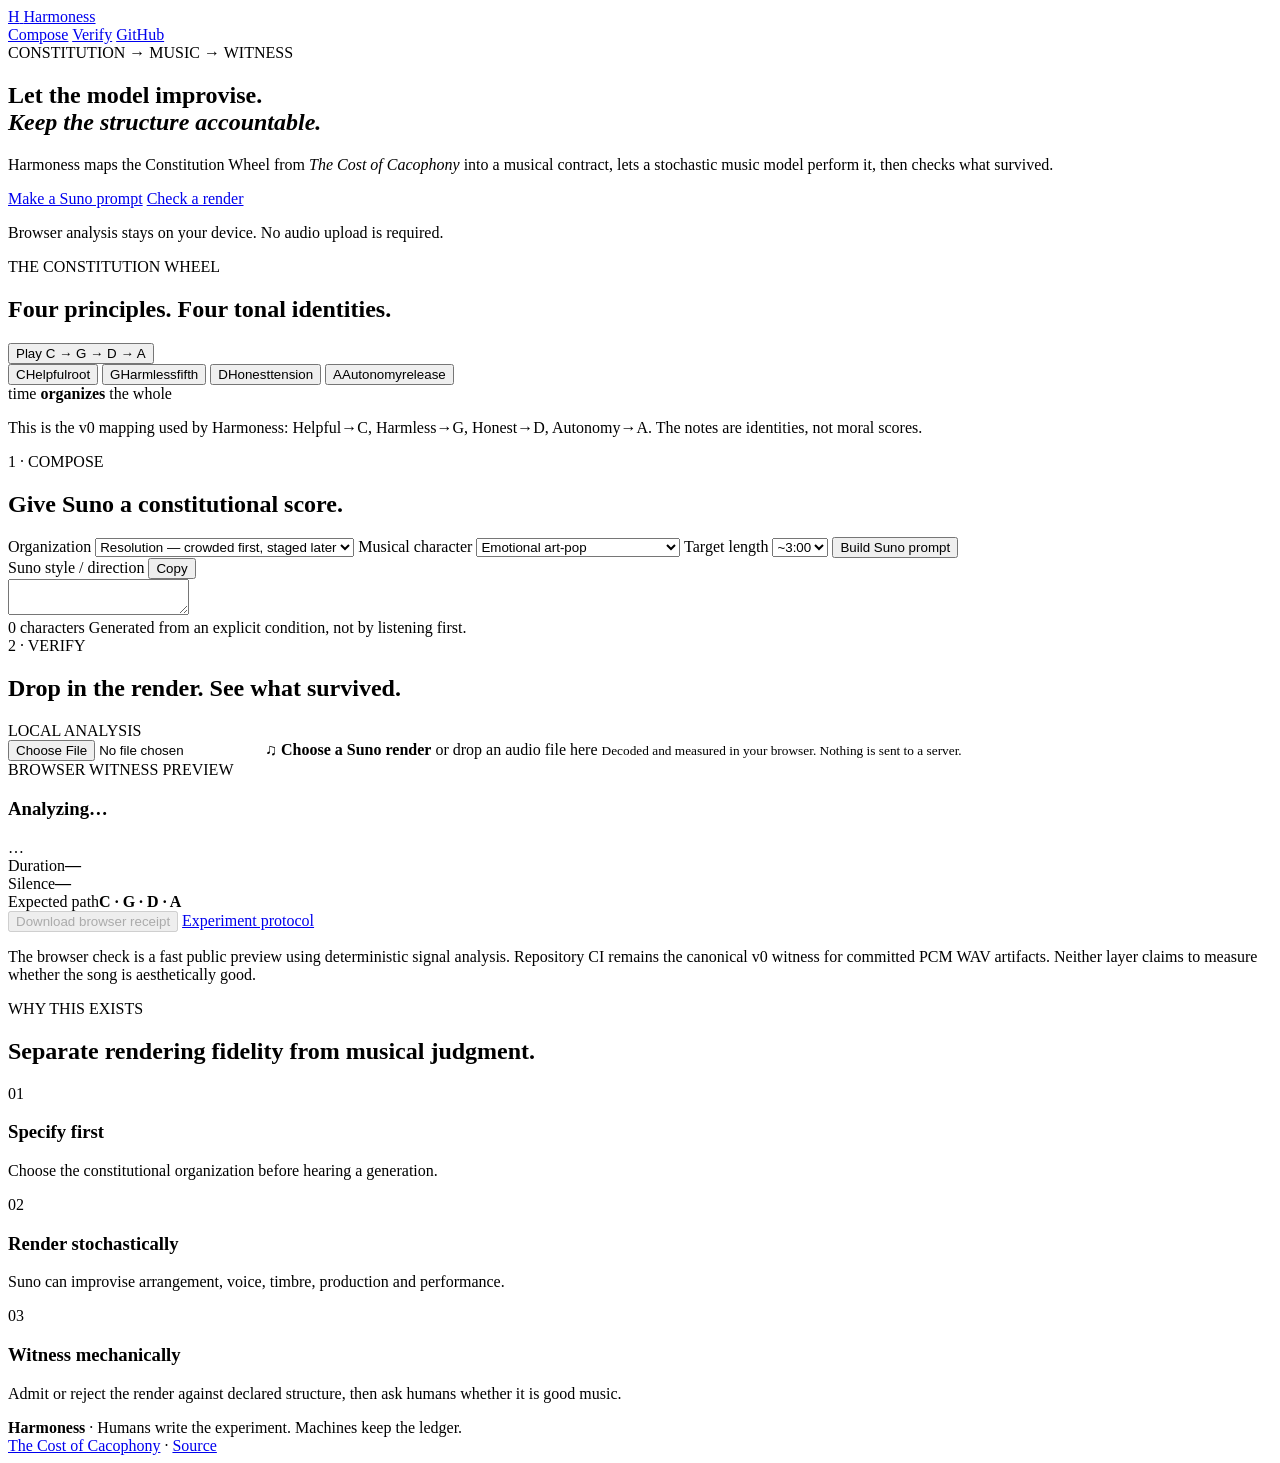
==== site/index.html @ 8d58e757 "Add public Harmoness interface" ====
<!doctype html>
<html lang="en">
<head>
  <meta charset="utf-8">
  <meta name="viewport" content="width=device-width,initial-scale=1,viewport-fit=cover">
  <meta name="theme-color" content="#0b1020">
  <meta name="description" content="Harmoness turns constitutional structure into music, then checks what survived the render.">
  <title>Harmoness — constitutional music witnesses</title>
  <link rel="stylesheet" href="./styles.css">
</head>
<body>
  <header class="topbar">
    <a class="brand" href="#top" aria-label="Harmoness home">
      <span class="brand-mark">H</span>
      <span>Harmoness</span>
    </a>
    <nav>
      <a href="#compose">Compose</a>
      <a href="#verify">Verify</a>
      <a href="https://github.com/PaulTiffany/harmoness">GitHub</a>
    </nav>
  </header>

  <main id="top">
    <section class="hero">
      <div class="eyebrow">CONSTITUTION → MUSIC → WITNESS</div>
      <h1>Let the model improvise.<br><em>Keep the structure accountable.</em></h1>
      <p class="lede">Harmoness maps the Constitution Wheel from <i>The Cost of Cacophony</i> into a musical contract, lets a stochastic music model perform it, then checks what survived.</p>
      <div class="hero-actions">
        <a class="button primary" href="#compose">Make a Suno prompt</a>
        <a class="button ghost" href="#verify">Check a render</a>
      </div>
      <p class="privacy">Browser analysis stays on your device. No audio upload is required.</p>
    </section>

    <section class="panel wheel-panel" aria-labelledby="wheel-title">
      <div class="section-heading">
        <div>
          <div class="eyebrow">THE CONSTITUTION WHEEL</div>
          <h2 id="wheel-title">Four principles. Four tonal identities.</h2>
        </div>
        <button class="small-button" id="play-sequence" type="button">Play C → G → D → A</button>
      </div>

      <div class="wheel" role="group" aria-label="Constitution Wheel notes">
        <button class="principle p-c" data-note="C4" data-frequency="261.6256" type="button">
          <span class="note">C</span><span class="principle-name">Helpful</span><span class="role">root</span>
        </button>
        <button class="principle p-g" data-note="G4" data-frequency="391.9954" type="button">
          <span class="note">G</span><span class="principle-name">Harmless</span><span class="role">fifth</span>
        </button>
        <button class="principle p-d" data-note="D4" data-frequency="293.6648" type="button">
          <span class="note">D</span><span class="principle-name">Honest</span><span class="role">tension</span>
        </button>
        <button class="principle p-a" data-note="A4" data-frequency="440" type="button">
          <span class="note">A</span><span class="principle-name">Autonomy</span><span class="role">release</span>
        </button>
        <div class="wheel-center" aria-hidden="true">
          <span>time</span>
          <strong>organizes</strong>
          <span>the whole</span>
        </div>
      </div>

      <p class="caption">This is the v0 mapping used by Harmoness: Helpful→C, Harmless→G, Honest→D, Autonomy→A. The notes are identities, not moral scores.</p>
    </section>

    <section id="compose" class="panel">
      <div class="section-heading">
        <div>
          <div class="eyebrow">1 · COMPOSE</div>
          <h2>Give Suno a constitutional score.</h2>
        </div>
      </div>

      <div class="compose-grid">
        <div class="controls">
          <label for="condition">Organization</label>
          <select id="condition">
            <option value="resolution" selected>Resolution — crowded first, staged later</option>
            <option value="staged">Staged — C → G → D → A</option>
            <option value="simultaneous">Simultaneous — all four together</option>
            <option value="order-mutant">Order mutant — A → D → G → C</option>
          </select>

          <label for="mood">Musical character</label>
          <select id="mood">
            <option value="artpop" selected>Emotional art-pop</option>
            <option value="ambient">Environmental / ambient</option>
            <option value="synthpop">Cinematic synth-pop</option>
            <option value="vocal">A cappella / vocal counterpoint</option>
          </select>

          <label for="duration">Target length</label>
          <select id="duration">
            <option value="150">~2:30</option>
            <option value="180" selected>~3:00</option>
            <option value="210">~3:30</option>
          </select>

          <button id="generate-prompt" class="button primary full" type="button">Build Suno prompt</button>
        </div>

        <div class="prompt-card">
          <div class="prompt-toolbar">
            <span>Suno style / direction</span>
            <button id="copy-prompt" class="small-button" type="button">Copy</button>
          </div>
          <textarea id="prompt-output" spellcheck="false" aria-label="Generated Suno prompt"></textarea>
          <div class="prompt-foot">
            <span id="prompt-count">0 characters</span>
            <span>Generated from an explicit condition, not by listening first.</span>
          </div>
        </div>
      </div>
    </section>

    <section id="verify" class="panel">
      <div class="section-heading">
        <div>
          <div class="eyebrow">2 · VERIFY</div>
          <h2>Drop in the render. See what survived.</h2>
        </div>
        <span class="local-badge">LOCAL ANALYSIS</span>
      </div>

      <label class="dropzone" id="dropzone" for="audio-file">
        <input id="audio-file" type="file" accept="audio/*">
        <span class="drop-icon">♫</span>
        <strong>Choose a Suno render</strong>
        <span>or drop an audio file here</span>
        <small>Decoded and measured in your browser. Nothing is sent to a server.</small>
      </label>

      <div id="analysis" class="analysis hidden" aria-live="polite">
        <div class="verdict-row">
          <div>
            <div class="eyebrow">BROWSER WITNESS PREVIEW</div>
            <h3 id="verdict-title">Analyzing…</h3>
            <p id="file-meta"></p>
          </div>
          <div id="verdict-chip" class="verdict pending">…</div>
        </div>

        <div class="metrics">
          <div class="metric"><span>Duration</span><strong id="duration-value">—</strong></div>
          <div class="metric"><span>Silence</span><strong id="silence-value">—</strong></div>
          <div class="metric"><span>Expected path</span><strong id="path-value">C · G · D · A</strong></div>
        </div>

        <div class="section-results" id="section-results"></div>

        <div class="receipt-actions">
          <button id="download-receipt" class="button ghost" type="button" disabled>Download browser receipt</button>
          <a class="button ghost" href="https://github.com/PaulTiffany/harmoness/tree/main/experiments/001-constitution-wheel">Experiment protocol</a>
        </div>

        <p class="caveat">The browser check is a fast public preview using deterministic signal analysis. Repository CI remains the canonical v0 witness for committed PCM WAV artifacts. Neither layer claims to measure whether the song is aesthetically good.</p>
      </div>
    </section>

    <section class="panel explanation">
      <div class="section-heading">
        <div>
          <div class="eyebrow">WHY THIS EXISTS</div>
          <h2>Separate rendering fidelity from musical judgment.</h2>
        </div>
      </div>
      <div class="three-up">
        <article><span>01</span><h3>Specify first</h3><p>Choose the constitutional organization before hearing a generation.</p></article>
        <article><span>02</span><h3>Render stochastically</h3><p>Suno can improvise arrangement, voice, timbre, production and performance.</p></article>
        <article><span>03</span><h3>Witness mechanically</h3><p>Admit or reject the render against declared structure, then ask humans whether it is good music.</p></article>
      </div>
    </section>
  </main>

  <footer>
    <div><strong>Harmoness</strong> · Humans write the experiment. Machines keep the ledger.</div>
    <div><a href="https://github.com/PaulTiffany/cost">The Cost of Cacophony</a> · <a href="https://github.com/PaulTiffany/harmoness">Source</a></div>
  </footer>

  <script src="./app.js"></script>
</body>
</html>
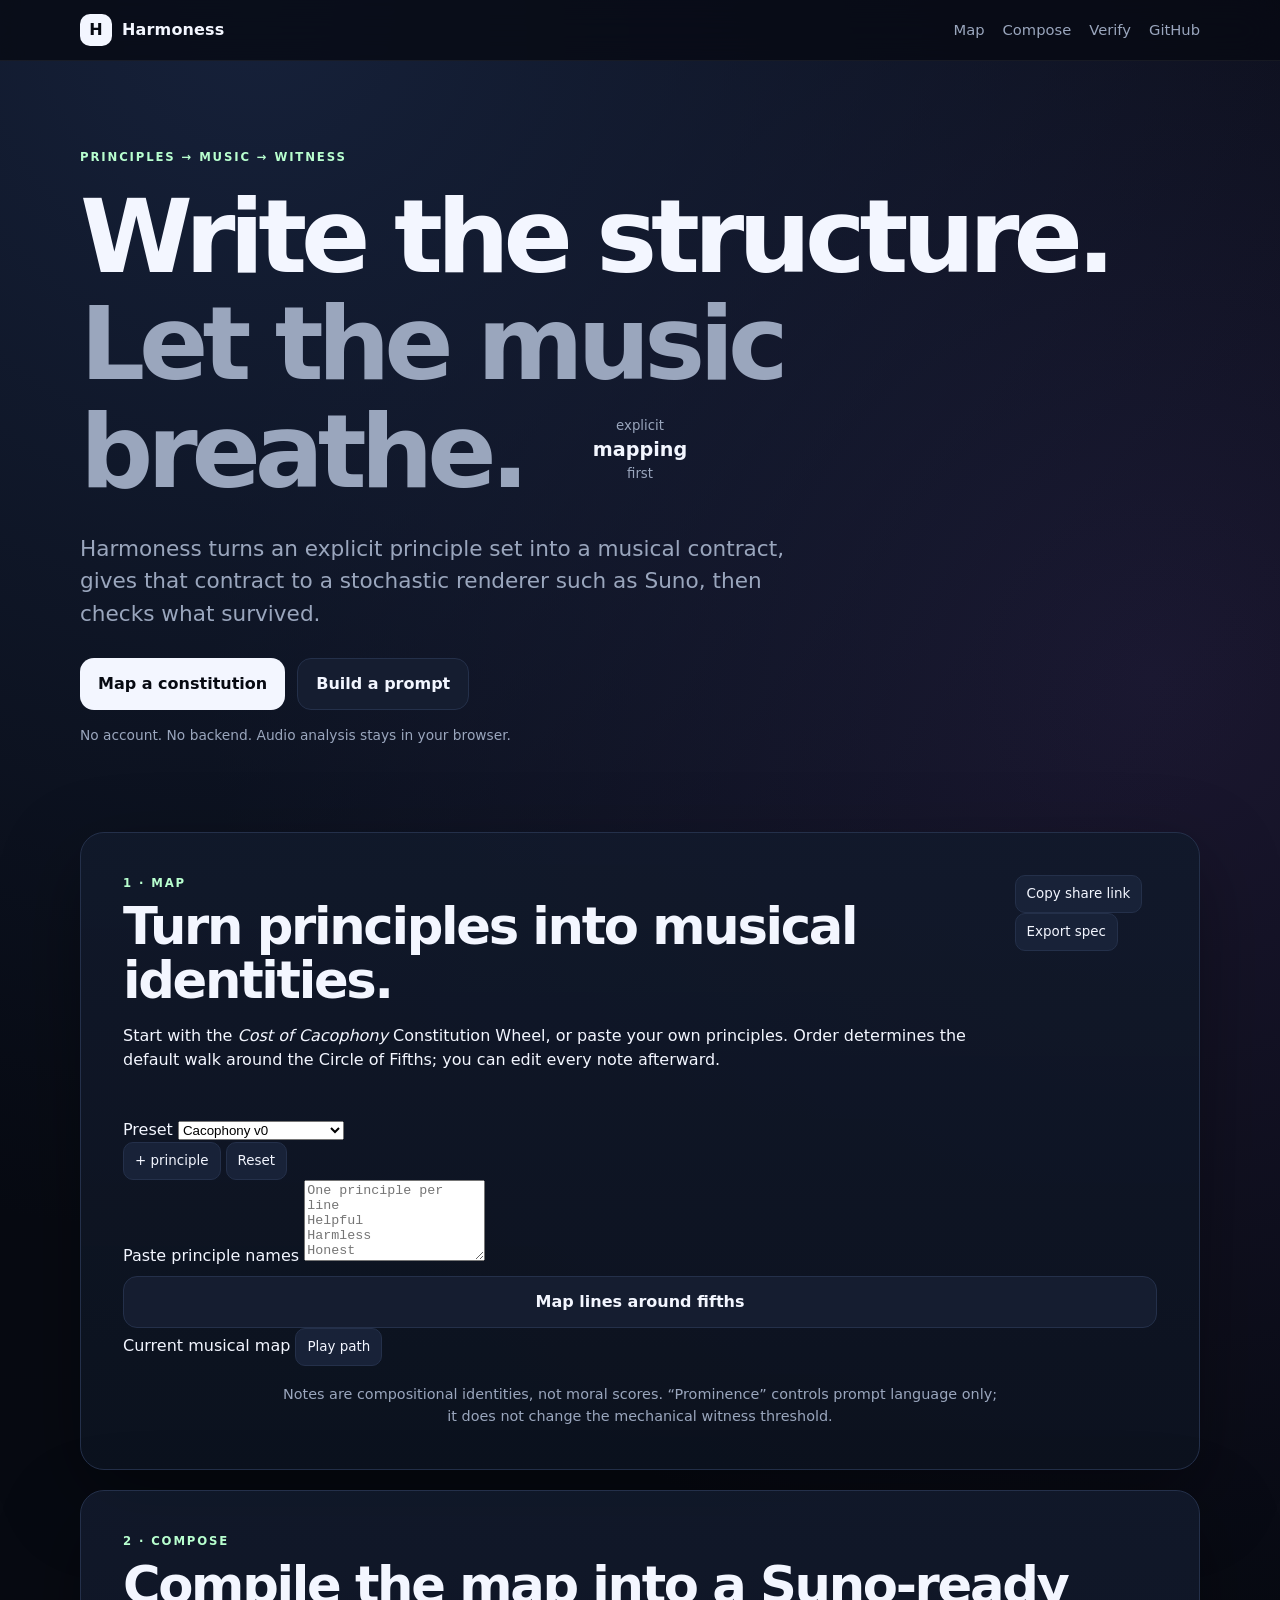
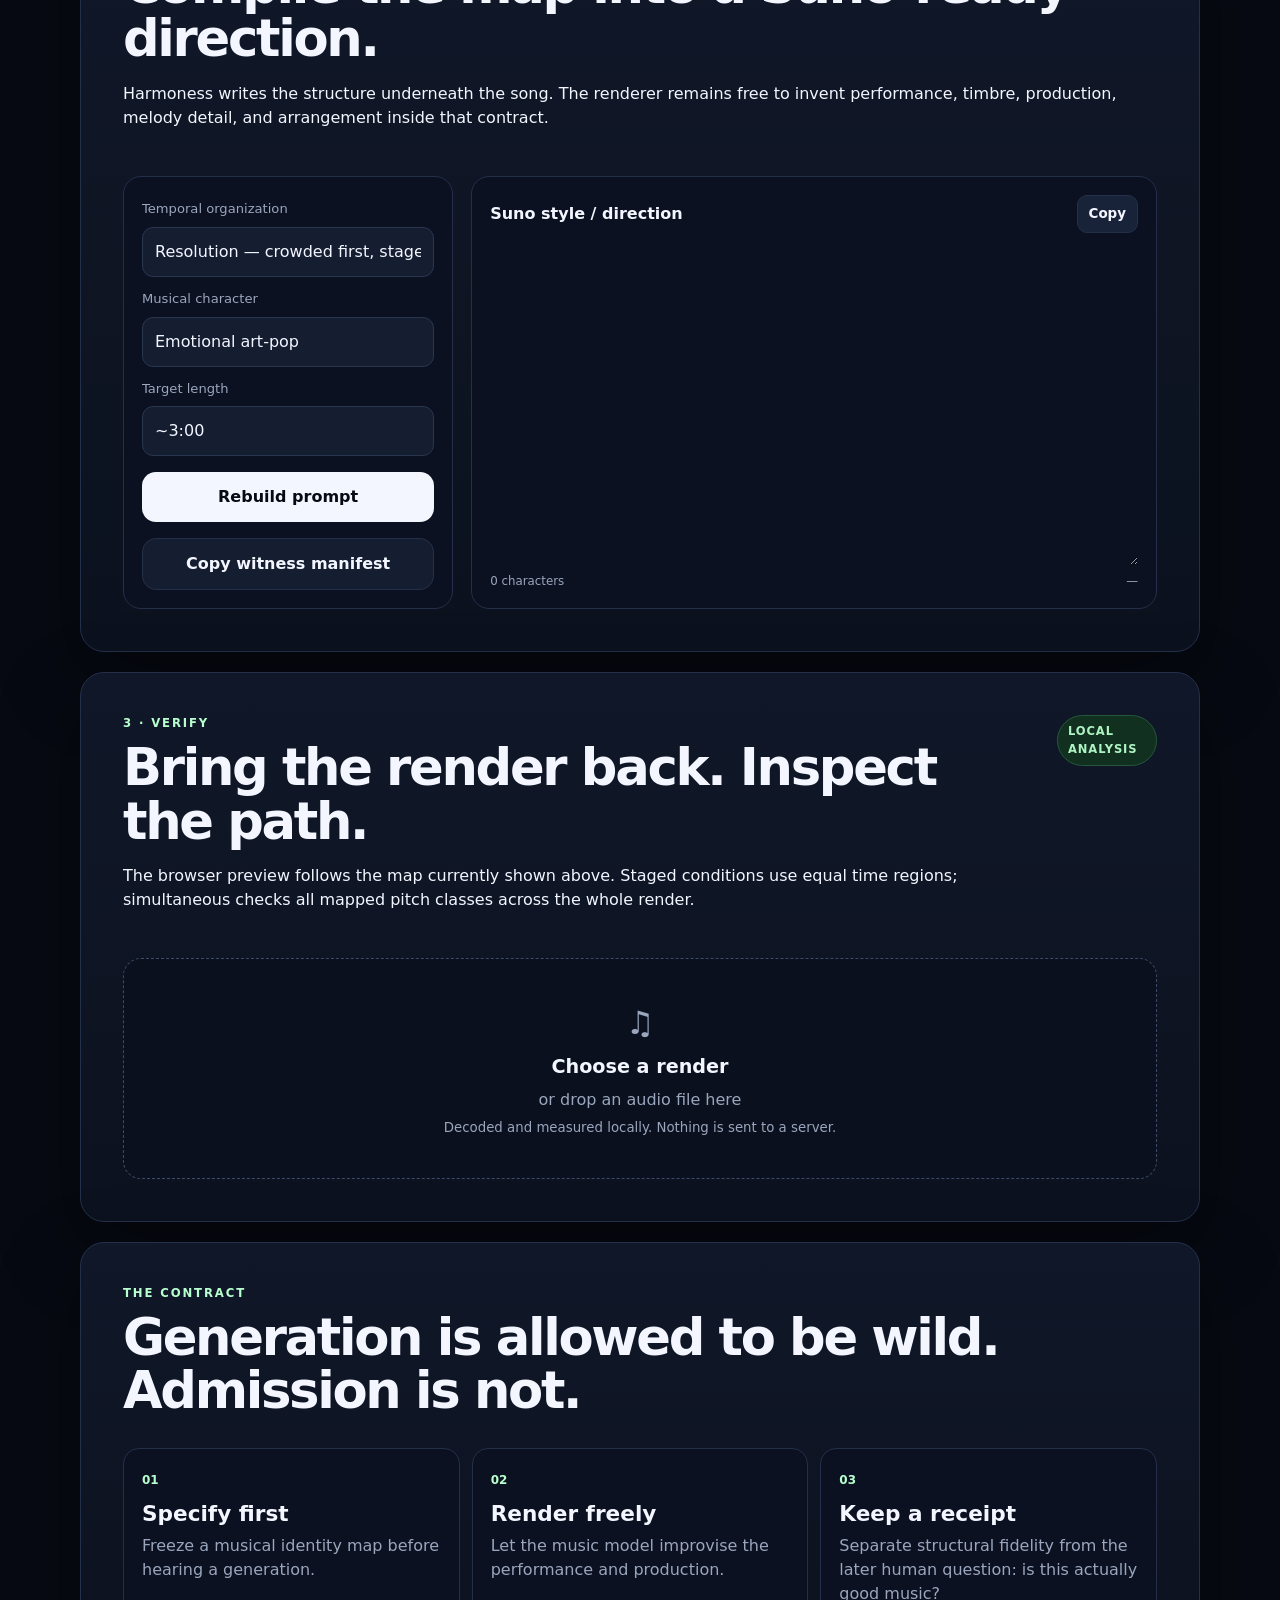
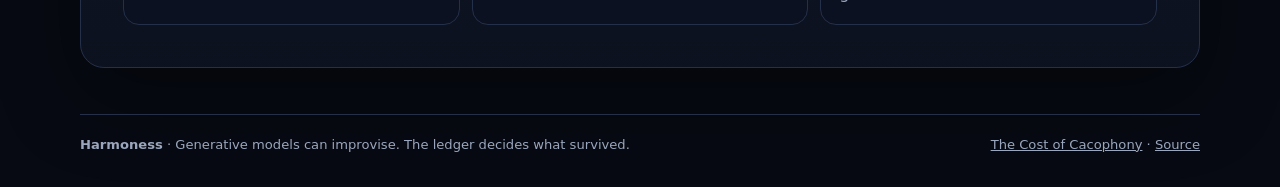
==== commit b474d6d8: "Turn Pages into a constitution mapping workbench" ====
--- a/site/index.html
+++ b/site/index.html
@@ -3,18 +3,20 @@
 <head>
   <meta charset="utf-8">
   <meta name="viewport" content="width=device-width,initial-scale=1,viewport-fit=cover">
-  <meta name="theme-color" content="#0b1020">
-  <meta name="description" content="Harmoness turns constitutional structure into music, then checks what survived the render.">
-  <title>Harmoness — constitutional music witnesses</title>
+  <meta name="theme-color" content="#070a12">
+  <meta name="description" content="Harmoness maps explicit principle structures into music prompts and deterministic audio witnesses.">
+  <title>Harmoness — constitution to music</title>
+  <link rel="icon" href="./icon.svg" type="image/svg+xml">
+  <link rel="manifest" href="./manifest.webmanifest">
   <link rel="stylesheet" href="./styles.css">
 </head>
 <body>
   <header class="topbar">
     <a class="brand" href="#top" aria-label="Harmoness home">
-      <span class="brand-mark">H</span>
-      <span>Harmoness</span>
+      <span class="brand-mark">H</span><span>Harmoness</span>
     </a>
     <nav>
+      <a href="#workbench">Map</a>
       <a href="#compose">Compose</a>
       <a href="#verify">Verify</a>
       <a href="https://github.com/PaulTiffany/harmoness">GitHub</a>
@@ -23,64 +25,84 @@
 
   <main id="top">
     <section class="hero">
-      <div class="eyebrow">CONSTITUTION → MUSIC → WITNESS</div>
-      <h1>Let the model improvise.<br><em>Keep the structure accountable.</em></h1>
-      <p class="lede">Harmoness maps the Constitution Wheel from <i>The Cost of Cacophony</i> into a musical contract, lets a stochastic music model perform it, then checks what survived.</p>
+      <div class="eyebrow">PRINCIPLES → MUSIC → WITNESS</div>
+      <h1>Write the structure.<br><em>Let the music breathe.</em></h1>
+      <p class="lede">Harmoness turns an explicit principle set into a musical contract, gives that contract to a stochastic renderer such as Suno, then checks what survived.</p>
       <div class="hero-actions">
-        <a class="button primary" href="#compose">Make a Suno prompt</a>
-        <a class="button ghost" href="#verify">Check a render</a>
-      </div>
-      <p class="privacy">Browser analysis stays on your device. No audio upload is required.</p>
-    </section>
-
-    <section class="panel wheel-panel" aria-labelledby="wheel-title">
-      <div class="section-heading">
-        <div>
-          <div class="eyebrow">THE CONSTITUTION WHEEL</div>
-          <h2 id="wheel-title">Four principles. Four tonal identities.</h2>
-        </div>
-        <button class="small-button" id="play-sequence" type="button">Play C → G → D → A</button>
-      </div>
-
-      <div class="wheel" role="group" aria-label="Constitution Wheel notes">
-        <button class="principle p-c" data-note="C4" data-frequency="261.6256" type="button">
-          <span class="note">C</span><span class="principle-name">Helpful</span><span class="role">root</span>
-        </button>
-        <button class="principle p-g" data-note="G4" data-frequency="391.9954" type="button">
-          <span class="note">G</span><span class="principle-name">Harmless</span><span class="role">fifth</span>
-        </button>
-        <button class="principle p-d" data-note="D4" data-frequency="293.6648" type="button">
-          <span class="note">D</span><span class="principle-name">Honest</span><span class="role">tension</span>
-        </button>
-        <button class="principle p-a" data-note="A4" data-frequency="440" type="button">
-          <span class="note">A</span><span class="principle-name">Autonomy</span><span class="role">release</span>
-        </button>
-        <div class="wheel-center" aria-hidden="true">
-          <span>time</span>
-          <strong>organizes</strong>
-          <span>the whole</span>
-        </div>
-      </div>
-
-      <p class="caption">This is the v0 mapping used by Harmoness: Helpful→C, Harmless→G, Honest→D, Autonomy→A. The notes are identities, not moral scores.</p>
+        <a class="button primary" href="#workbench">Map a constitution</a>
+        <a class="button ghost" href="#compose">Build a prompt</a>
+      </div>
+      <p class="privacy">No account. No backend. Audio analysis stays in your browser.</p>
+    </section>
+
+    <section id="workbench" class="panel">
+      <div class="section-heading">
+        <div>
+          <div class="eyebrow">1 · MAP</div>
+          <h2>Turn principles into musical identities.</h2>
+          <p class="section-copy">Start with the <i>Cost of Cacophony</i> Constitution Wheel, or paste your own principles. Order determines the default walk around the Circle of Fifths; you can edit every note afterward.</p>
+        </div>
+        <div class="heading-actions">
+          <button class="small-button" id="share-map" type="button">Copy share link</button>
+          <button class="small-button" id="export-spec" type="button">Export spec</button>
+        </div>
+      </div>
+
+      <div class="workbench-grid">
+        <div class="editor-card">
+          <div class="editor-toolbar">
+            <label for="preset">Preset</label>
+            <select id="preset">
+              <option value="cacophony" selected>Cacophony v0</option>
+              <option value="blank">Blank four-principle map</option>
+            </select>
+          </div>
+
+          <div id="principle-editor" class="principle-editor" aria-live="polite"></div>
+
+          <div class="editor-buttons">
+            <button class="small-button" id="add-principle" type="button">+ principle</button>
+            <button class="small-button" id="reset-map" type="button">Reset</button>
+          </div>
+
+          <div class="paste-box">
+            <label for="principle-lines">Paste principle names</label>
+            <textarea id="principle-lines" rows="5" placeholder="One principle per line&#10;Helpful&#10;Harmless&#10;Honest&#10;Autonomy"></textarea>
+            <button class="button ghost full" id="apply-lines" type="button">Map lines around fifths</button>
+          </div>
+        </div>
+
+        <div class="map-card">
+          <div class="map-toolbar">
+            <span>Current musical map</span>
+            <button id="play-current-map" class="small-button" type="button">Play path</button>
+          </div>
+          <div id="dynamic-wheel" class="dynamic-wheel" role="group" aria-label="Current musical map">
+            <div class="wheel-center"><span>explicit</span><strong>mapping</strong><span>first</span></div>
+          </div>
+          <div id="mapping-strip" class="mapping-strip"></div>
+          <p class="caption">Notes are compositional identities, not moral scores. “Prominence” controls prompt language only; it does not change the mechanical witness threshold.</p>
+        </div>
+      </div>
     </section>
 
     <section id="compose" class="panel">
       <div class="section-heading">
         <div>
-          <div class="eyebrow">1 · COMPOSE</div>
-          <h2>Give Suno a constitutional score.</h2>
+          <div class="eyebrow">2 · COMPOSE</div>
+          <h2>Compile the map into a Suno-ready direction.</h2>
+          <p class="section-copy">Harmoness writes the structure underneath the song. The renderer remains free to invent performance, timbre, production, melody detail, and arrangement inside that contract.</p>
         </div>
       </div>
 
       <div class="compose-grid">
         <div class="controls">
-          <label for="condition">Organization</label>
+          <label for="condition">Temporal organization</label>
           <select id="condition">
             <option value="resolution" selected>Resolution — crowded first, staged later</option>
-            <option value="staged">Staged — C → G → D → A</option>
-            <option value="simultaneous">Simultaneous — all four together</option>
-            <option value="order-mutant">Order mutant — A → D → G → C</option>
+            <option value="staged">Staged — one identity at a time</option>
+            <option value="simultaneous">Simultaneous — identities together</option>
+            <option value="reverse">Reverse-order control</option>
           </select>
 
           <label for="mood">Musical character</label>
@@ -89,6 +111,7 @@
             <option value="ambient">Environmental / ambient</option>
             <option value="synthpop">Cinematic synth-pop</option>
             <option value="vocal">A cappella / vocal counterpoint</option>
+            <option value="tape">Tape-loop solo artist</option>
           </select>
 
           <label for="duration">Target length</label>
@@ -98,7 +121,8 @@
             <option value="210">~3:30</option>
           </select>
 
-          <button id="generate-prompt" class="button primary full" type="button">Build Suno prompt</button>
+          <button id="generate-prompt" class="button primary full" type="button">Rebuild prompt</button>
+          <button id="copy-manifest" class="button ghost full" type="button">Copy witness manifest</button>
         </div>
 
         <div class="prompt-card">
@@ -109,7 +133,7 @@
           <textarea id="prompt-output" spellcheck="false" aria-label="Generated Suno prompt"></textarea>
           <div class="prompt-foot">
             <span id="prompt-count">0 characters</span>
-            <span>Generated from an explicit condition, not by listening first.</span>
+            <span id="prompt-path">—</span>
           </div>
         </div>
       </div>
@@ -118,18 +142,21 @@
     <section id="verify" class="panel">
       <div class="section-heading">
         <div>
-          <div class="eyebrow">2 · VERIFY</div>
-          <h2>Drop in the render. See what survived.</h2>
+          <div class="eyebrow">3 · VERIFY</div>
+          <h2>Bring the render back. Inspect the path.</h2>
+          <p class="section-copy">The browser preview follows the map currently shown above. Staged conditions use equal time regions; simultaneous checks all mapped pitch classes across the whole render.</p>
         </div>
         <span class="local-badge">LOCAL ANALYSIS</span>
       </div>
+
+      <div class="verify-contract" id="verify-contract"></div>
 
       <label class="dropzone" id="dropzone" for="audio-file">
         <input id="audio-file" type="file" accept="audio/*">
         <span class="drop-icon">♫</span>
-        <strong>Choose a Suno render</strong>
+        <strong>Choose a render</strong>
         <span>or drop an audio file here</span>
-        <small>Decoded and measured in your browser. Nothing is sent to a server.</small>
+        <small>Decoded and measured locally. Nothing is sent to a server.</small>
       </label>
 
       <div id="analysis" class="analysis hidden" aria-live="polite">
@@ -145,7 +172,7 @@
         <div class="metrics">
           <div class="metric"><span>Duration</span><strong id="duration-value">—</strong></div>
           <div class="metric"><span>Silence</span><strong id="silence-value">—</strong></div>
-          <div class="metric"><span>Expected path</span><strong id="path-value">C · G · D · A</strong></div>
+          <div class="metric"><span>Expected path</span><strong id="path-value">—</strong></div>
         </div>
 
         <div class="section-results" id="section-results"></div>
@@ -155,30 +182,31 @@
           <a class="button ghost" href="https://github.com/PaulTiffany/harmoness/tree/main/experiments/001-constitution-wheel">Experiment protocol</a>
         </div>
 
-        <p class="caveat">The browser check is a fast public preview using deterministic signal analysis. Repository CI remains the canonical v0 witness for committed PCM WAV artifacts. Neither layer claims to measure whether the song is aesthetically good.</p>
+        <p class="caveat">This Pages check is a deterministic public preview, not an aesthetic score. Repository CI remains the canonical v0 witness for committed PCM WAV artifacts.</p>
       </div>
     </section>
 
     <section class="panel explanation">
       <div class="section-heading">
         <div>
-          <div class="eyebrow">WHY THIS EXISTS</div>
-          <h2>Separate rendering fidelity from musical judgment.</h2>
+          <div class="eyebrow">THE CONTRACT</div>
+          <h2>Generation is allowed to be wild. Admission is not.</h2>
         </div>
       </div>
       <div class="three-up">
-        <article><span>01</span><h3>Specify first</h3><p>Choose the constitutional organization before hearing a generation.</p></article>
-        <article><span>02</span><h3>Render stochastically</h3><p>Suno can improvise arrangement, voice, timbre, production and performance.</p></article>
-        <article><span>03</span><h3>Witness mechanically</h3><p>Admit or reject the render against declared structure, then ask humans whether it is good music.</p></article>
+        <article><span>01</span><h3>Specify first</h3><p>Freeze a musical identity map before hearing a generation.</p></article>
+        <article><span>02</span><h3>Render freely</h3><p>Let the music model improvise the performance and production.</p></article>
+        <article><span>03</span><h3>Keep a receipt</h3><p>Separate structural fidelity from the later human question: is this actually good music?</p></article>
       </div>
     </section>
   </main>
 
   <footer>
-    <div><strong>Harmoness</strong> · Humans write the experiment. Machines keep the ledger.</div>
+    <div><strong>Harmoness</strong> · Generative models can improvise. The ledger decides what survived.</div>
     <div><a href="https://github.com/PaulTiffany/cost">The Cost of Cacophony</a> · <a href="https://github.com/PaulTiffany/harmoness">Source</a></div>
   </footer>
 
+  <div id="toast" class="toast" role="status" aria-live="polite"></div>
   <script src="./app.js"></script>
 </body>
 </html>
--- a/site/styles.css
+++ b/site/styles.css
@@ -0,0 +1,40 @@
+:root{
+  --bg:#070a12;--panel:#0d1220;--panel2:#11192b;--text:#f3f6ff;--muted:#9aa6bd;
+  --line:#24304a;--accent:#b8ffcf;--hot:#ffcf70;--danger:#ff8e9e;--ok:#aef3c2;
+  --radius:24px;--shadow:0 28px 80px rgba(0,0,0,.35)
+}
+*{box-sizing:border-box}html{scroll-behavior:smooth}body{margin:0;background:
+radial-gradient(circle at 20% 0%,#16213a 0,transparent 35%),
+radial-gradient(circle at 90% 20%,#1b1730 0,transparent 32%),var(--bg);
+color:var(--text);font-family:Inter,ui-sans-serif,system-ui,-apple-system,BlinkMacSystemFont,"Segoe UI",sans-serif;line-height:1.5}
+a{color:inherit}.topbar{position:sticky;top:0;z-index:20;display:flex;justify-content:space-between;align-items:center;padding:14px max(20px,calc((100vw - 1120px)/2));background:rgba(7,10,18,.78);backdrop-filter:blur(18px);border-bottom:1px solid rgba(255,255,255,.06)}
+.brand{display:flex;gap:10px;align-items:center;text-decoration:none;font-weight:750;letter-spacing:.01em}.brand-mark{display:grid;place-items:center;width:32px;height:32px;border-radius:10px;background:var(--text);color:var(--bg);font-weight:900}
+nav{display:flex;gap:18px}nav a{text-decoration:none;color:var(--muted);font-size:.92rem}nav a:hover{color:var(--text)}
+main{width:min(1120px,calc(100% - 32px));margin:auto}.hero{padding:88px 0 52px}.eyebrow{font-size:.73rem;letter-spacing:.16em;font-weight:800;color:var(--accent);text-transform:uppercase}
+h1,h2,h3{line-height:1.05;margin:0}h1{font-size:clamp(3rem,8vw,6.8rem);max-width:1050px;letter-spacing:-.06em;margin-top:16px}h1 em{font-style:normal;color:var(--muted)}
+h2{font-size:clamp(2rem,4vw,3.5rem);letter-spacing:-.045em}.lede{font-size:clamp(1.05rem,2vw,1.35rem);max-width:760px;color:var(--muted);margin:28px 0}
+.hero-actions{display:flex;gap:12px;flex-wrap:wrap}.privacy{color:var(--muted);font-size:.86rem;margin-top:15px}
+.button,.small-button{border:0;font:inherit;cursor:pointer;text-decoration:none;display:inline-flex;align-items:center;justify-content:center}.button{padding:13px 18px;border-radius:14px;font-weight:760}.button.primary{background:var(--text);color:var(--bg)}.button.ghost{background:#151d30;color:var(--text);border:1px solid var(--line)}.button.full{width:100%;margin-top:8px}
+.small-button{background:#182238;color:var(--text);padding:8px 11px;border-radius:10px;font-size:.84rem;border:1px solid var(--line)}.button:hover,.small-button:hover{transform:translateY(-1px)}
+.panel{background:linear-gradient(180deg,rgba(17,25,43,.9),rgba(12,18,31,.94));border:1px solid var(--line);border-radius:var(--radius);box-shadow:var(--shadow);padding:clamp(22px,4vw,42px);margin:20px 0}.section-heading{display:flex;justify-content:space-between;gap:20px;align-items:flex-start;margin-bottom:30px}.section-heading h2{margin-top:8px}
+.wheel{position:relative;width:min(680px,92vw);aspect-ratio:1/1;margin:20px auto 12px;border:1px dashed #354461;border-radius:50%;background:radial-gradient(circle,#121a2c 0 22%,transparent 23% 100%)}
+.principle{position:absolute;width:clamp(108px,20vw,155px);aspect-ratio:1;border-radius:50%;border:1px solid rgba(255,255,255,.15);background:#131d31;color:var(--text);display:flex;flex-direction:column;align-items:center;justify-content:center;box-shadow:0 12px 35px rgba(0,0,0,.25);cursor:pointer;transition:.15s}.principle:hover,.principle:focus{transform:scale(1.04);outline:none;border-color:var(--accent)}.principle .note{font-size:clamp(2rem,5vw,3.5rem);font-weight:900;line-height:.9}.principle-name{font-weight:750}.role{color:var(--muted);font-size:.75rem}
+.p-c{left:50%;top:-1%;transform:translateX(-50%)}.p-c:hover,.p-c:focus{transform:translateX(-50%) scale(1.04)}
+.p-g{right:-1%;top:50%;transform:translateY(-50%)}.p-g:hover,.p-g:focus{transform:translateY(-50%) scale(1.04)}
+.p-d{left:50%;bottom:-1%;transform:translateX(-50%)}.p-d:hover,.p-d:focus{transform:translateX(-50%) scale(1.04)}
+.p-a{left:-1%;top:50%;transform:translateY(-50%)}.p-a:hover,.p-a:focus{transform:translateY(-50%) scale(1.04)}
+.wheel-center{position:absolute;inset:38%;display:flex;flex-direction:column;align-items:center;justify-content:center;text-align:center;color:var(--muted);font-size:.83rem}.wheel-center strong{font-size:1.2rem;color:var(--text)}
+.caption{color:var(--muted);font-size:.9rem;text-align:center;margin:18px auto 0;max-width:720px}
+.compose-grid{display:grid;grid-template-columns:minmax(240px,.65fr) minmax(0,1.35fr);gap:18px}.controls,.prompt-card{background:#0b1120;border:1px solid var(--line);border-radius:18px;padding:18px}.controls{display:flex;flex-direction:column;gap:8px}.controls label{font-size:.82rem;color:var(--muted);margin-top:4px}.controls select{appearance:none;background:#151e31;color:var(--text);border:1px solid #293650;border-radius:11px;padding:12px;font:inherit}
+.prompt-card{display:flex;flex-direction:column;min-height:370px}.prompt-toolbar,.prompt-foot{display:flex;justify-content:space-between;gap:14px;align-items:center}.prompt-toolbar{font-weight:750}.prompt-foot{color:var(--muted);font-size:.74rem;margin-top:8px}.prompt-card textarea{flex:1;width:100%;resize:vertical;min-height:275px;background:transparent;color:var(--text);border:0;outline:0;margin-top:12px;font:500 .93rem/1.55 ui-monospace,SFMono-Regular,Menlo,monospace}
+.local-badge{font-size:.72rem;font-weight:850;letter-spacing:.08em;padding:7px 10px;border-radius:999px;background:#123020;color:var(--ok);border:1px solid #24583b}
+.dropzone{border:1.5px dashed #3b4b68;border-radius:18px;padding:40px 20px;text-align:center;display:flex;flex-direction:column;align-items:center;gap:6px;cursor:pointer;background:#0a101d}.dropzone:hover{border-color:var(--accent);background:#0d1624}.dropzone input{display:none}.drop-icon{font-size:2rem}.dropzone span,.dropzone small{color:var(--muted)}.dropzone strong{font-size:1.2rem}
+.hidden{display:none}.analysis{margin-top:24px}.verdict-row{display:flex;justify-content:space-between;gap:16px;align-items:center}.verdict-row h3{font-size:2rem;margin-top:7px}.verdict-row p{color:var(--muted);margin-bottom:0}.verdict{min-width:88px;text-align:center;padding:14px 16px;border-radius:14px;font-weight:900;letter-spacing:.06em}.verdict.pending{background:#252b39}.verdict.pass{background:#143923;color:var(--ok)}.verdict.fail{background:#40202a;color:#ffc3cc}
+.metrics{display:grid;grid-template-columns:repeat(3,1fr);gap:10px;margin:24px 0}.metric{background:#0b1120;border:1px solid var(--line);border-radius:14px;padding:14px}.metric span{display:block;color:var(--muted);font-size:.75rem}.metric strong{display:block;margin-top:4px;font-size:1.1rem}
+.section-results{display:grid;grid-template-columns:repeat(4,1fr);gap:10px}.section-card{border:1px solid var(--line);background:#0b1120;border-radius:14px;padding:14px}.section-card.pass{border-color:#2d6a45}.section-card.fail{border-color:#74404a}.section-card .big-note{font-size:2rem;font-weight:900}.section-card .pct{font-size:1.15rem;font-weight:800}.section-card small{color:var(--muted)}
+.energy-bar{height:6px;background:#202b40;border-radius:10px;overflow:hidden;margin:10px 0}.energy-bar span{display:block;height:100%;background:var(--accent);border-radius:10px}
+.receipt-actions{display:flex;gap:10px;flex-wrap:wrap;margin-top:20px}.caveat{color:var(--muted);font-size:.82rem;max-width:800px}
+.three-up{display:grid;grid-template-columns:repeat(3,1fr);gap:12px}.three-up article{background:#0b1120;border:1px solid var(--line);border-radius:16px;padding:18px}.three-up article>span{color:var(--accent);font-size:.75rem;font-weight:900}.three-up h3{font-size:1.35rem;margin:12px 0 8px}.three-up p{color:var(--muted);margin:0}
+footer{width:min(1120px,calc(100% - 32px));margin:46px auto 32px;padding-top:20px;border-top:1px solid var(--line);display:flex;justify-content:space-between;gap:16px;color:var(--muted);font-size:.82rem}footer a:hover{color:var(--text)}
+@media(max-width:760px){.topbar nav a:not(:last-child){display:none}.hero{padding-top:58px}.section-heading{flex-direction:column}.compose-grid{grid-template-columns:1fr}.metrics{grid-template-columns:1fr}.section-results{grid-template-columns:repeat(2,1fr)}.three-up{grid-template-columns:1fr}.wheel{width:min(520px,88vw)}.principle{width:100px}.wheel-center{inset:34%}.prompt-foot{align-items:flex-start;flex-direction:column}.verdict-row{align-items:flex-start}.verdict-row h3{font-size:1.6rem}footer{flex-direction:column}}
+@media(max-width:430px){main{width:min(100% - 20px,1120px)}.panel{padding:20px 14px;border-radius:20px}.wheel{width:82vw}.principle{width:84px}.principle .note{font-size:2rem}.principle-name{font-size:.75rem}.role{display:none}.section-results{grid-template-columns:1fr 1fr}h1{font-size:3.15rem}}
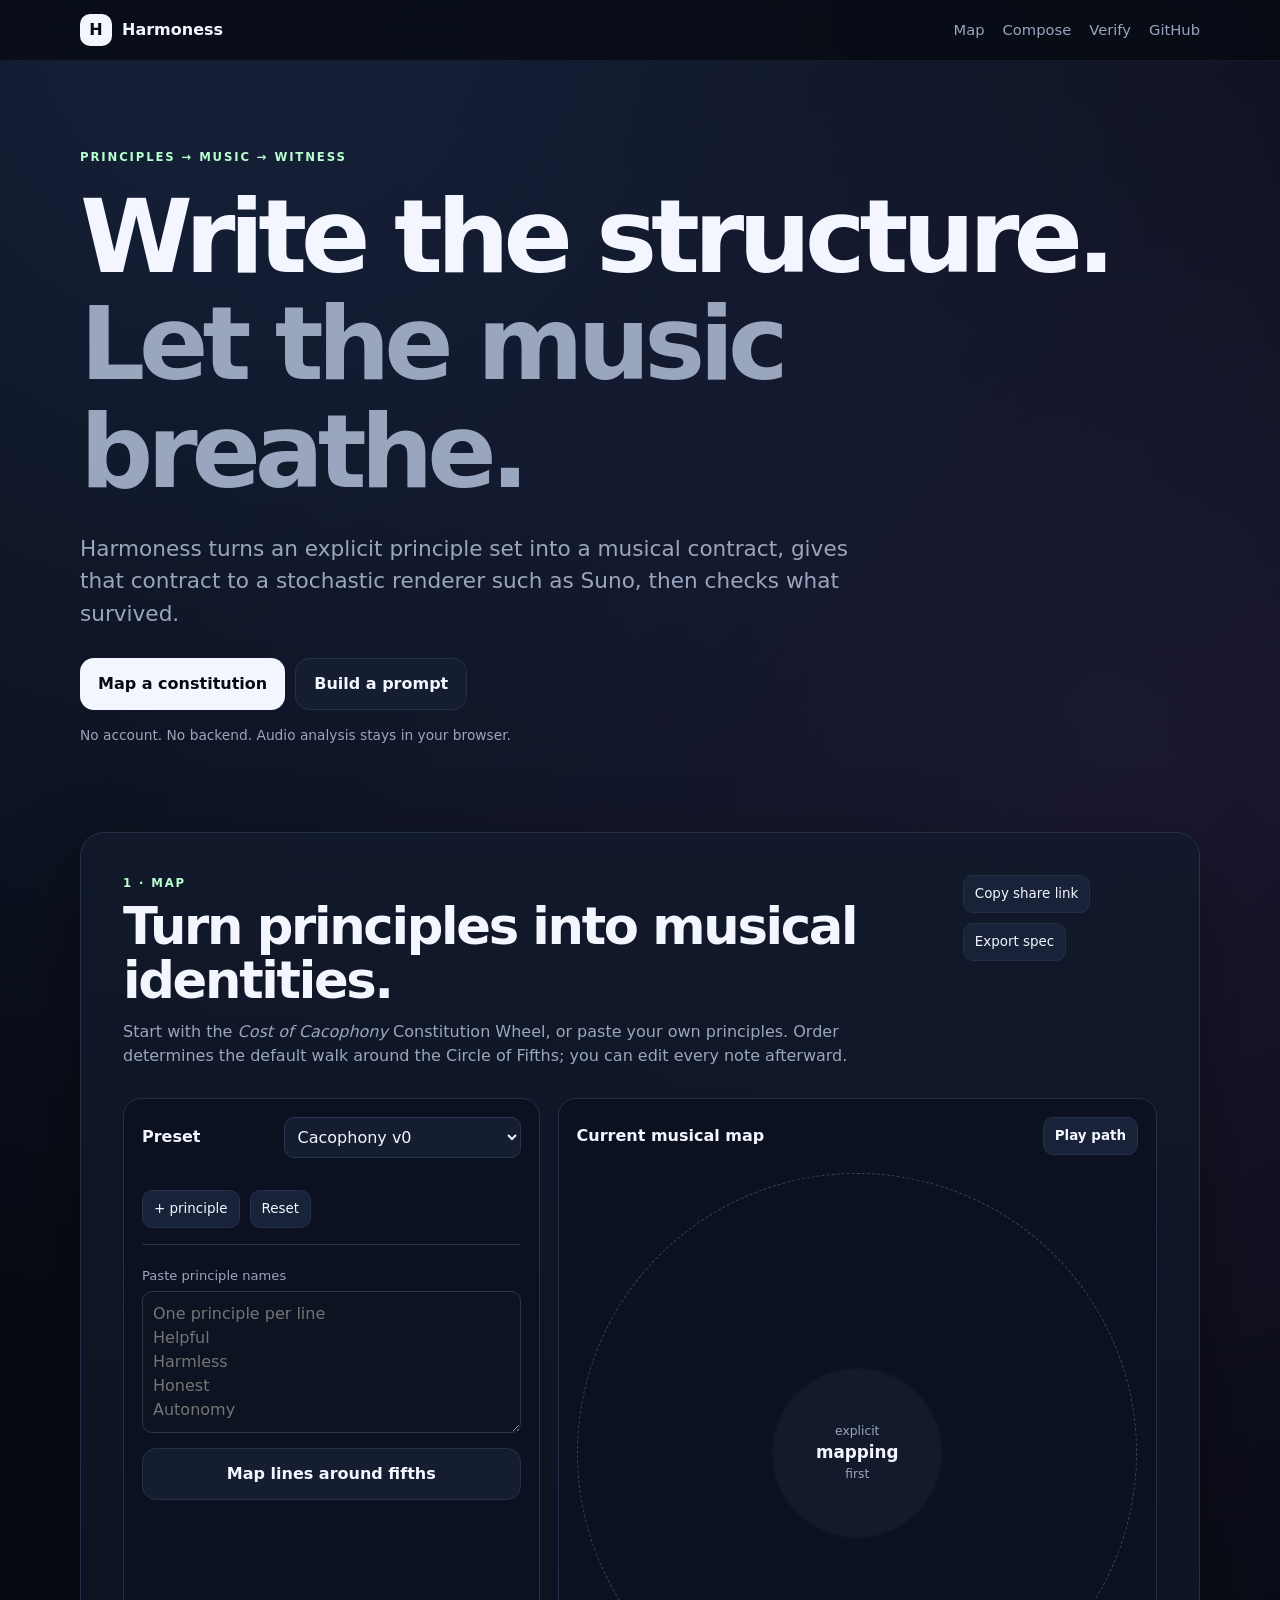
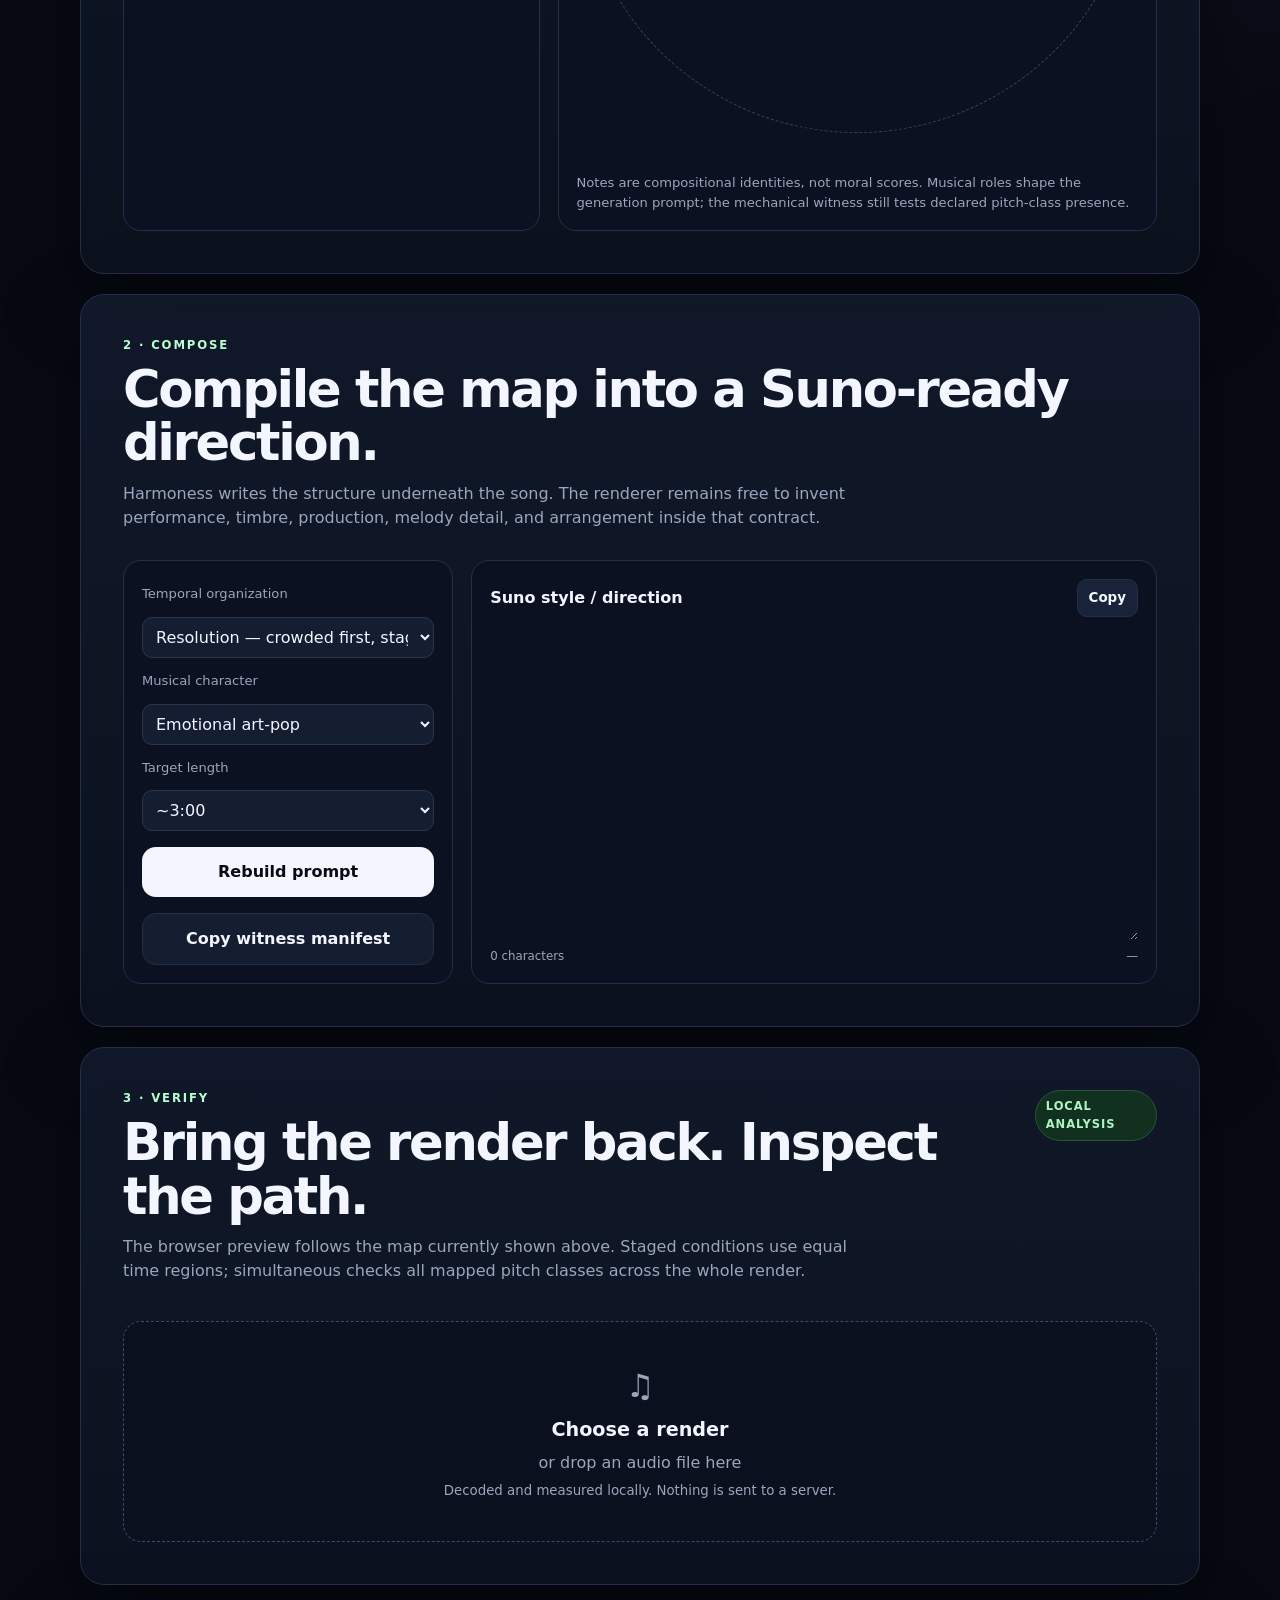
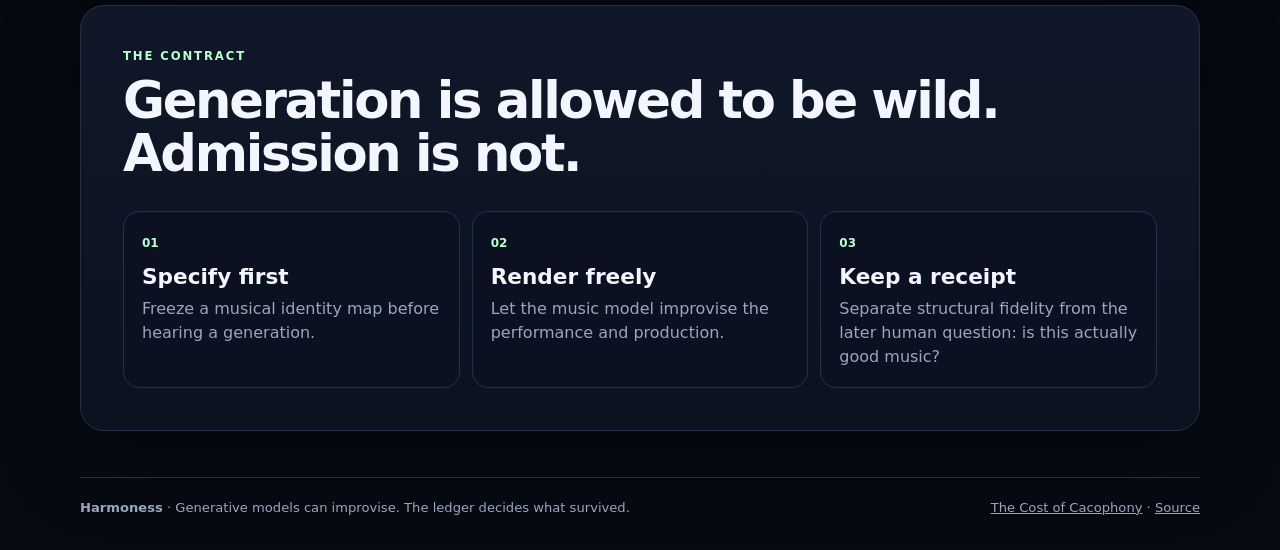
==== commit b34903b8: "Add Claude 2026 constitution preset to Pages" ====
--- a/site/index.html
+++ b/site/index.html
@@ -81,7 +81,7 @@
             <div class="wheel-center"><span>explicit</span><strong>mapping</strong><span>first</span></div>
           </div>
           <div id="mapping-strip" class="mapping-strip"></div>
-          <p class="caption">Notes are compositional identities, not moral scores. “Prominence” controls prompt language only; it does not change the mechanical witness threshold.</p>
+          <p class="caption">Notes are compositional identities, not moral scores. Musical roles shape the generation prompt; the mechanical witness still tests declared pitch-class presence.</p>
         </div>
       </div>
     </section>
--- a/site/styles.css
+++ b/site/styles.css
@@ -1,40 +1,37 @@
 :root{
-  --bg:#070a12;--panel:#0d1220;--panel2:#11192b;--text:#f3f6ff;--muted:#9aa6bd;
-  --line:#24304a;--accent:#b8ffcf;--hot:#ffcf70;--danger:#ff8e9e;--ok:#aef3c2;
-  --radius:24px;--shadow:0 28px 80px rgba(0,0,0,.35)
+  --bg:#070a12;--panel:#0d1220;--text:#f3f6ff;--muted:#9aa6bd;--line:#24304a;
+  --accent:#b8ffcf;--hot:#ffcf70;--danger:#ff8e9e;--ok:#aef3c2;--radius:24px;
+  --shadow:0 28px 80px rgba(0,0,0,.35)
 }
 *{box-sizing:border-box}html{scroll-behavior:smooth}body{margin:0;background:
 radial-gradient(circle at 20% 0%,#16213a 0,transparent 35%),
 radial-gradient(circle at 90% 20%,#1b1730 0,transparent 32%),var(--bg);
 color:var(--text);font-family:Inter,ui-sans-serif,system-ui,-apple-system,BlinkMacSystemFont,"Segoe UI",sans-serif;line-height:1.5}
-a{color:inherit}.topbar{position:sticky;top:0;z-index:20;display:flex;justify-content:space-between;align-items:center;padding:14px max(20px,calc((100vw - 1120px)/2));background:rgba(7,10,18,.78);backdrop-filter:blur(18px);border-bottom:1px solid rgba(255,255,255,.06)}
-.brand{display:flex;gap:10px;align-items:center;text-decoration:none;font-weight:750;letter-spacing:.01em}.brand-mark{display:grid;place-items:center;width:32px;height:32px;border-radius:10px;background:var(--text);color:var(--bg);font-weight:900}
+a{color:inherit}.topbar{position:sticky;top:0;z-index:20;display:flex;justify-content:space-between;align-items:center;padding:14px max(20px,calc((100vw - 1120px)/2));background:rgba(7,10,18,.8);backdrop-filter:blur(18px);border-bottom:1px solid rgba(255,255,255,.06)}
+.brand{display:flex;gap:10px;align-items:center;text-decoration:none;font-weight:780}.brand-mark{display:grid;place-items:center;width:32px;height:32px;border-radius:10px;background:var(--text);color:var(--bg);font-weight:900}
 nav{display:flex;gap:18px}nav a{text-decoration:none;color:var(--muted);font-size:.92rem}nav a:hover{color:var(--text)}
 main{width:min(1120px,calc(100% - 32px));margin:auto}.hero{padding:88px 0 52px}.eyebrow{font-size:.73rem;letter-spacing:.16em;font-weight:800;color:var(--accent);text-transform:uppercase}
 h1,h2,h3{line-height:1.05;margin:0}h1{font-size:clamp(3rem,8vw,6.8rem);max-width:1050px;letter-spacing:-.06em;margin-top:16px}h1 em{font-style:normal;color:var(--muted)}
-h2{font-size:clamp(2rem,4vw,3.5rem);letter-spacing:-.045em}.lede{font-size:clamp(1.05rem,2vw,1.35rem);max-width:760px;color:var(--muted);margin:28px 0}
-.hero-actions{display:flex;gap:12px;flex-wrap:wrap}.privacy{color:var(--muted);font-size:.86rem;margin-top:15px}
-.button,.small-button{border:0;font:inherit;cursor:pointer;text-decoration:none;display:inline-flex;align-items:center;justify-content:center}.button{padding:13px 18px;border-radius:14px;font-weight:760}.button.primary{background:var(--text);color:var(--bg)}.button.ghost{background:#151d30;color:var(--text);border:1px solid var(--line)}.button.full{width:100%;margin-top:8px}
+h2{font-size:clamp(2rem,4vw,3.5rem);letter-spacing:-.045em}.lede{font-size:clamp(1.05rem,2vw,1.35rem);max-width:800px;color:var(--muted);margin:28px 0}.section-copy{color:var(--muted);max-width:760px;margin:12px 0 0}
+.hero-actions,.heading-actions,.editor-buttons,.receipt-actions{display:flex;gap:10px;flex-wrap:wrap}.privacy{color:var(--muted);font-size:.86rem;margin-top:15px}
+.button,.small-button{border:0;font:inherit;cursor:pointer;text-decoration:none;display:inline-flex;align-items:center;justify-content:center;transition:.15s}.button{padding:13px 18px;border-radius:14px;font-weight:760}.button.primary{background:var(--text);color:var(--bg)}.button.ghost{background:#151d30;color:var(--text);border:1px solid var(--line)}.button.full{width:100%;margin-top:8px}
 .small-button{background:#182238;color:var(--text);padding:8px 11px;border-radius:10px;font-size:.84rem;border:1px solid var(--line)}.button:hover,.small-button:hover{transform:translateY(-1px)}
 .panel{background:linear-gradient(180deg,rgba(17,25,43,.9),rgba(12,18,31,.94));border:1px solid var(--line);border-radius:var(--radius);box-shadow:var(--shadow);padding:clamp(22px,4vw,42px);margin:20px 0}.section-heading{display:flex;justify-content:space-between;gap:20px;align-items:flex-start;margin-bottom:30px}.section-heading h2{margin-top:8px}
-.wheel{position:relative;width:min(680px,92vw);aspect-ratio:1/1;margin:20px auto 12px;border:1px dashed #354461;border-radius:50%;background:radial-gradient(circle,#121a2c 0 22%,transparent 23% 100%)}
-.principle{position:absolute;width:clamp(108px,20vw,155px);aspect-ratio:1;border-radius:50%;border:1px solid rgba(255,255,255,.15);background:#131d31;color:var(--text);display:flex;flex-direction:column;align-items:center;justify-content:center;box-shadow:0 12px 35px rgba(0,0,0,.25);cursor:pointer;transition:.15s}.principle:hover,.principle:focus{transform:scale(1.04);outline:none;border-color:var(--accent)}.principle .note{font-size:clamp(2rem,5vw,3.5rem);font-weight:900;line-height:.9}.principle-name{font-weight:750}.role{color:var(--muted);font-size:.75rem}
-.p-c{left:50%;top:-1%;transform:translateX(-50%)}.p-c:hover,.p-c:focus{transform:translateX(-50%) scale(1.04)}
-.p-g{right:-1%;top:50%;transform:translateY(-50%)}.p-g:hover,.p-g:focus{transform:translateY(-50%) scale(1.04)}
-.p-d{left:50%;bottom:-1%;transform:translateX(-50%)}.p-d:hover,.p-d:focus{transform:translateX(-50%) scale(1.04)}
-.p-a{left:-1%;top:50%;transform:translateY(-50%)}.p-a:hover,.p-a:focus{transform:translateY(-50%) scale(1.04)}
-.wheel-center{position:absolute;inset:38%;display:flex;flex-direction:column;align-items:center;justify-content:center;text-align:center;color:var(--muted);font-size:.83rem}.wheel-center strong{font-size:1.2rem;color:var(--text)}
-.caption{color:var(--muted);font-size:.9rem;text-align:center;margin:18px auto 0;max-width:720px}
-.compose-grid{display:grid;grid-template-columns:minmax(240px,.65fr) minmax(0,1.35fr);gap:18px}.controls,.prompt-card{background:#0b1120;border:1px solid var(--line);border-radius:18px;padding:18px}.controls{display:flex;flex-direction:column;gap:8px}.controls label{font-size:.82rem;color:var(--muted);margin-top:4px}.controls select{appearance:none;background:#151e31;color:var(--text);border:1px solid #293650;border-radius:11px;padding:12px;font:inherit}
-.prompt-card{display:flex;flex-direction:column;min-height:370px}.prompt-toolbar,.prompt-foot{display:flex;justify-content:space-between;gap:14px;align-items:center}.prompt-toolbar{font-weight:750}.prompt-foot{color:var(--muted);font-size:.74rem;margin-top:8px}.prompt-card textarea{flex:1;width:100%;resize:vertical;min-height:275px;background:transparent;color:var(--text);border:0;outline:0;margin-top:12px;font:500 .93rem/1.55 ui-monospace,SFMono-Regular,Menlo,monospace}
-.local-badge{font-size:.72rem;font-weight:850;letter-spacing:.08em;padding:7px 10px;border-radius:999px;background:#123020;color:var(--ok);border:1px solid #24583b}
+.workbench-grid{display:grid;grid-template-columns:minmax(300px,.82fr) minmax(0,1.18fr);gap:18px}.editor-card,.map-card,.controls,.prompt-card{background:#0b1120;border:1px solid var(--line);border-radius:18px;padding:18px}
+.editor-toolbar,.map-toolbar,.prompt-toolbar,.prompt-foot{display:flex;justify-content:space-between;gap:12px;align-items:center}.editor-toolbar label,.map-toolbar,.prompt-toolbar{font-weight:760}.editor-toolbar select,.controls select,.row-note,.row-role{background:#151e31;color:var(--text);border:1px solid #293650;border-radius:10px;padding:9px;font:inherit}
+.principle-editor{display:flex;flex-direction:column;gap:9px;margin:16px 0}.principle-row{display:grid;grid-template-columns:32px minmax(110px,1fr) 68px minmax(110px,.8fr) 32px;gap:7px;align-items:center;background:#11192a;border:1px solid #202c43;border-radius:13px;padding:8px}.principle-row input{min-width:0;background:#0c1321;color:var(--text);border:1px solid #293650;border-radius:9px;padding:9px;font:inherit}.row-order,.row-remove{width:32px;height:32px;border-radius:9px;border:1px solid var(--line);background:#182238;color:var(--text);cursor:pointer}.row-order{font-weight:900}.row-remove{color:#ffc2cb}.row-role{min-width:0}
+.paste-box{border-top:1px solid var(--line);margin-top:16px;padding-top:16px}.paste-box label,.controls label{display:block;font-size:.82rem;color:var(--muted);margin:5px 0}.paste-box textarea{width:100%;resize:vertical;background:#0c1321;color:var(--text);border:1px solid #293650;border-radius:10px;padding:10px;font:inherit}
+.dynamic-wheel{position:relative;width:min(560px,100%);aspect-ratio:1;margin:18px auto;border:1px dashed #354461;border-radius:50%;background:radial-gradient(circle,#121a2c 0 21%,transparent 22% 100%)}.wheel-center{position:absolute;inset:37%;display:flex;flex-direction:column;align-items:center;justify-content:center;text-align:center;color:var(--muted);font-size:.77rem}.wheel-center strong{font-size:1.05rem;color:var(--text)}
+.wheel-node{position:absolute;width:94px;min-height:82px;transform:translate(-50%,-50%);border:1px solid rgba(255,255,255,.15);background:#131d31;color:var(--text);border-radius:18px;display:flex;flex-direction:column;justify-content:center;align-items:center;cursor:pointer;box-shadow:0 8px 24px rgba(0,0,0,.24)}.wheel-node:hover{border-color:var(--accent)}.wheel-node strong{font-size:1.8rem;line-height:1}.wheel-node span{font-size:.72rem;max-width:80px;white-space:nowrap;overflow:hidden;text-overflow:ellipsis;margin-top:4px}.wheel-node small{color:var(--muted);font-size:.62rem}
+.mapping-strip{display:flex;gap:7px;overflow-x:auto;padding:6px 2px 2px}.map-pill{flex:0 0 auto;border:1px solid var(--line);border-radius:999px;padding:7px 10px;background:#11192a;font-size:.78rem}.map-pill b{color:var(--accent)}.caption{color:var(--muted);font-size:.82rem;margin:14px 0 0}
+.compose-grid{display:grid;grid-template-columns:minmax(240px,.65fr) minmax(0,1.35fr);gap:18px}.controls{display:flex;flex-direction:column;gap:8px}.prompt-card{display:flex;flex-direction:column;min-height:370px}.prompt-card textarea{flex:1;width:100%;resize:vertical;min-height:275px;background:transparent;color:var(--text);border:0;outline:0;margin-top:12px;font:500 .93rem/1.55 ui-monospace,SFMono-Regular,Menlo,monospace}.prompt-foot{color:var(--muted);font-size:.74rem;margin-top:8px}
+.local-badge{font-size:.72rem;font-weight:850;letter-spacing:.08em;padding:7px 10px;border-radius:999px;background:#123020;color:var(--ok);border:1px solid #24583b}.verify-contract{display:flex;flex-wrap:wrap;gap:7px;margin:-10px 0 18px}.contract-pill{border:1px solid var(--line);background:#101829;border-radius:999px;padding:7px 10px;font-size:.78rem}.contract-pill b{color:var(--accent)}
 .dropzone{border:1.5px dashed #3b4b68;border-radius:18px;padding:40px 20px;text-align:center;display:flex;flex-direction:column;align-items:center;gap:6px;cursor:pointer;background:#0a101d}.dropzone:hover{border-color:var(--accent);background:#0d1624}.dropzone input{display:none}.drop-icon{font-size:2rem}.dropzone span,.dropzone small{color:var(--muted)}.dropzone strong{font-size:1.2rem}
 .hidden{display:none}.analysis{margin-top:24px}.verdict-row{display:flex;justify-content:space-between;gap:16px;align-items:center}.verdict-row h3{font-size:2rem;margin-top:7px}.verdict-row p{color:var(--muted);margin-bottom:0}.verdict{min-width:88px;text-align:center;padding:14px 16px;border-radius:14px;font-weight:900;letter-spacing:.06em}.verdict.pending{background:#252b39}.verdict.pass{background:#143923;color:var(--ok)}.verdict.fail{background:#40202a;color:#ffc3cc}
-.metrics{display:grid;grid-template-columns:repeat(3,1fr);gap:10px;margin:24px 0}.metric{background:#0b1120;border:1px solid var(--line);border-radius:14px;padding:14px}.metric span{display:block;color:var(--muted);font-size:.75rem}.metric strong{display:block;margin-top:4px;font-size:1.1rem}
-.section-results{display:grid;grid-template-columns:repeat(4,1fr);gap:10px}.section-card{border:1px solid var(--line);background:#0b1120;border-radius:14px;padding:14px}.section-card.pass{border-color:#2d6a45}.section-card.fail{border-color:#74404a}.section-card .big-note{font-size:2rem;font-weight:900}.section-card .pct{font-size:1.15rem;font-weight:800}.section-card small{color:var(--muted)}
-.energy-bar{height:6px;background:#202b40;border-radius:10px;overflow:hidden;margin:10px 0}.energy-bar span{display:block;height:100%;background:var(--accent);border-radius:10px}
-.receipt-actions{display:flex;gap:10px;flex-wrap:wrap;margin-top:20px}.caveat{color:var(--muted);font-size:.82rem;max-width:800px}
-.three-up{display:grid;grid-template-columns:repeat(3,1fr);gap:12px}.three-up article{background:#0b1120;border:1px solid var(--line);border-radius:16px;padding:18px}.three-up article>span{color:var(--accent);font-size:.75rem;font-weight:900}.three-up h3{font-size:1.35rem;margin:12px 0 8px}.three-up p{color:var(--muted);margin:0}
-footer{width:min(1120px,calc(100% - 32px));margin:46px auto 32px;padding-top:20px;border-top:1px solid var(--line);display:flex;justify-content:space-between;gap:16px;color:var(--muted);font-size:.82rem}footer a:hover{color:var(--text)}
-@media(max-width:760px){.topbar nav a:not(:last-child){display:none}.hero{padding-top:58px}.section-heading{flex-direction:column}.compose-grid{grid-template-columns:1fr}.metrics{grid-template-columns:1fr}.section-results{grid-template-columns:repeat(2,1fr)}.three-up{grid-template-columns:1fr}.wheel{width:min(520px,88vw)}.principle{width:100px}.wheel-center{inset:34%}.prompt-foot{align-items:flex-start;flex-direction:column}.verdict-row{align-items:flex-start}.verdict-row h3{font-size:1.6rem}footer{flex-direction:column}}
-@media(max-width:430px){main{width:min(100% - 20px,1120px)}.panel{padding:20px 14px;border-radius:20px}.wheel{width:82vw}.principle{width:84px}.principle .note{font-size:2rem}.principle-name{font-size:.75rem}.role{display:none}.section-results{grid-template-columns:1fr 1fr}h1{font-size:3.15rem}}
+.metrics{display:grid;grid-template-columns:repeat(3,1fr);gap:10px;margin:24px 0}.metric{background:#0b1120;border:1px solid var(--line);border-radius:14px;padding:14px}.metric span{display:block;color:var(--muted);font-size:.75rem}.metric strong{display:block;margin-top:4px;font-size:1.05rem}
+.section-results{display:grid;grid-template-columns:repeat(auto-fit,minmax(145px,1fr));gap:10px}.section-card{border:1px solid var(--line);background:#0b1120;border-radius:14px;padding:14px}.section-card.pass{border-color:#2d6a45}.section-card.fail{border-color:#74404a}.section-card .big-note{font-size:2rem;font-weight:900}.section-card .pct{font-size:1.15rem;font-weight:800}.section-card small{color:var(--muted)}.energy-bar{height:6px;background:#202b40;border-radius:10px;overflow:hidden;margin:10px 0}.energy-bar span{display:block;height:100%;background:var(--accent);border-radius:10px}
+.caveat{color:var(--muted);font-size:.82rem;max-width:800px}.three-up{display:grid;grid-template-columns:repeat(3,1fr);gap:12px}.three-up article{background:#0b1120;border:1px solid var(--line);border-radius:16px;padding:18px}.three-up article>span{color:var(--accent);font-size:.75rem;font-weight:900}.three-up h3{font-size:1.35rem;margin:12px 0 8px}.three-up p{color:var(--muted);margin:0}
+footer{width:min(1120px,calc(100% - 32px));margin:46px auto 32px;padding-top:20px;border-top:1px solid var(--line);display:flex;justify-content:space-between;gap:16px;color:var(--muted);font-size:.82rem}.toast{position:fixed;left:50%;bottom:24px;transform:translate(-50%,20px);opacity:0;pointer-events:none;background:#eef5ff;color:#090d16;padding:10px 14px;border-radius:12px;font-weight:750;box-shadow:0 12px 34px rgba(0,0,0,.35);transition:.2s;z-index:50}.toast.show{opacity:1;transform:translate(-50%,0)}
+@media(max-width:820px){.workbench-grid,.compose-grid{grid-template-columns:1fr}.section-heading{flex-direction:column}.dynamic-wheel{width:min(520px,82vw)}.three-up{grid-template-columns:1fr}.metrics{grid-template-columns:1fr}.prompt-foot{align-items:flex-start;flex-direction:column}footer{flex-direction:column}}
+@media(max-width:620px){.topbar nav a:not(:last-child){display:none}.hero{padding-top:58px}.principle-row{grid-template-columns:30px minmax(100px,1fr) 64px 30px}.row-role{grid-column:2/4}.dynamic-wheel{width:80vw}.wheel-node{width:76px;min-height:70px;border-radius:15px}.wheel-node strong{font-size:1.45rem}.wheel-node small{display:none}.verdict-row{align-items:flex-start}.verdict-row h3{font-size:1.55rem}}
+@media(max-width:430px){main{width:min(100% - 20px,1120px)}.panel{padding:20px 14px;border-radius:20px}h1{font-size:3.1rem}.dynamic-wheel{width:76vw}.wheel-node{width:68px;min-height:62px}.wheel-node span{font-size:.65rem;max-width:58px}.heading-actions{width:100%}.heading-actions .small-button{flex:1}}
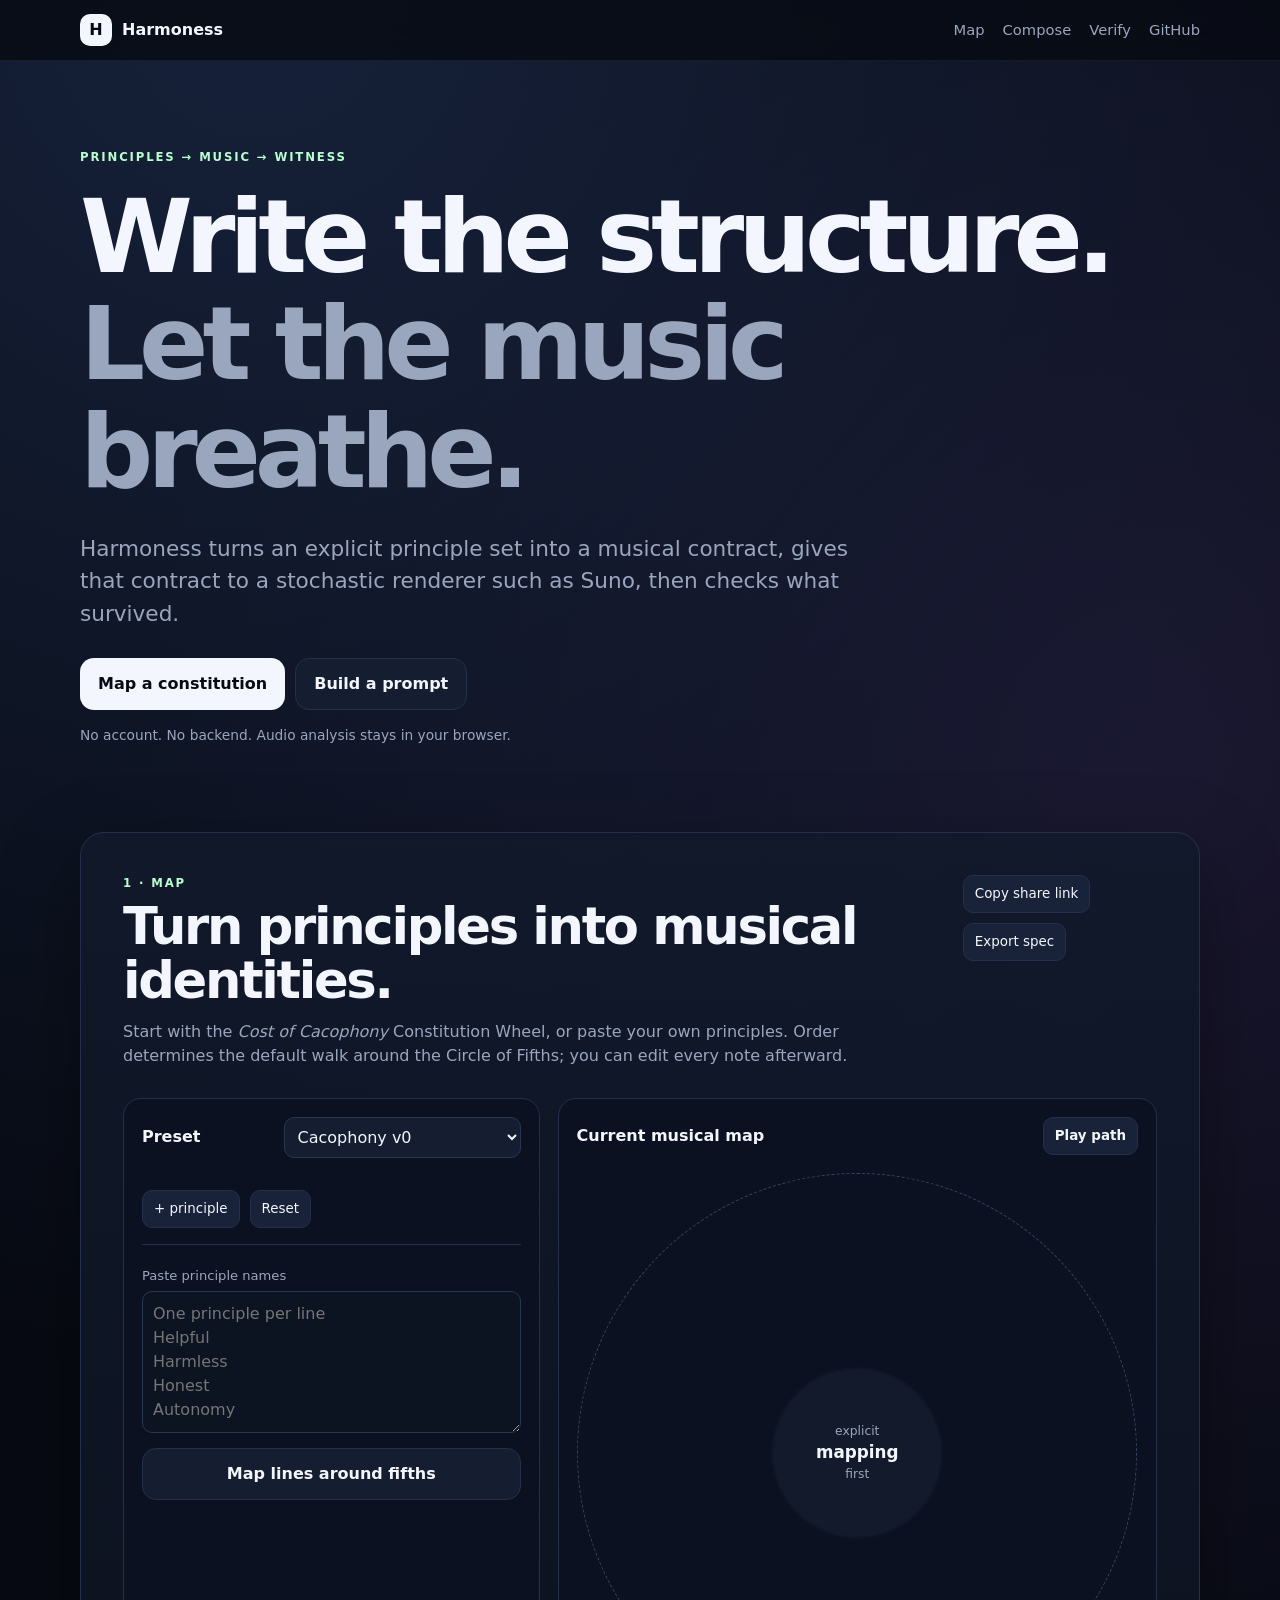
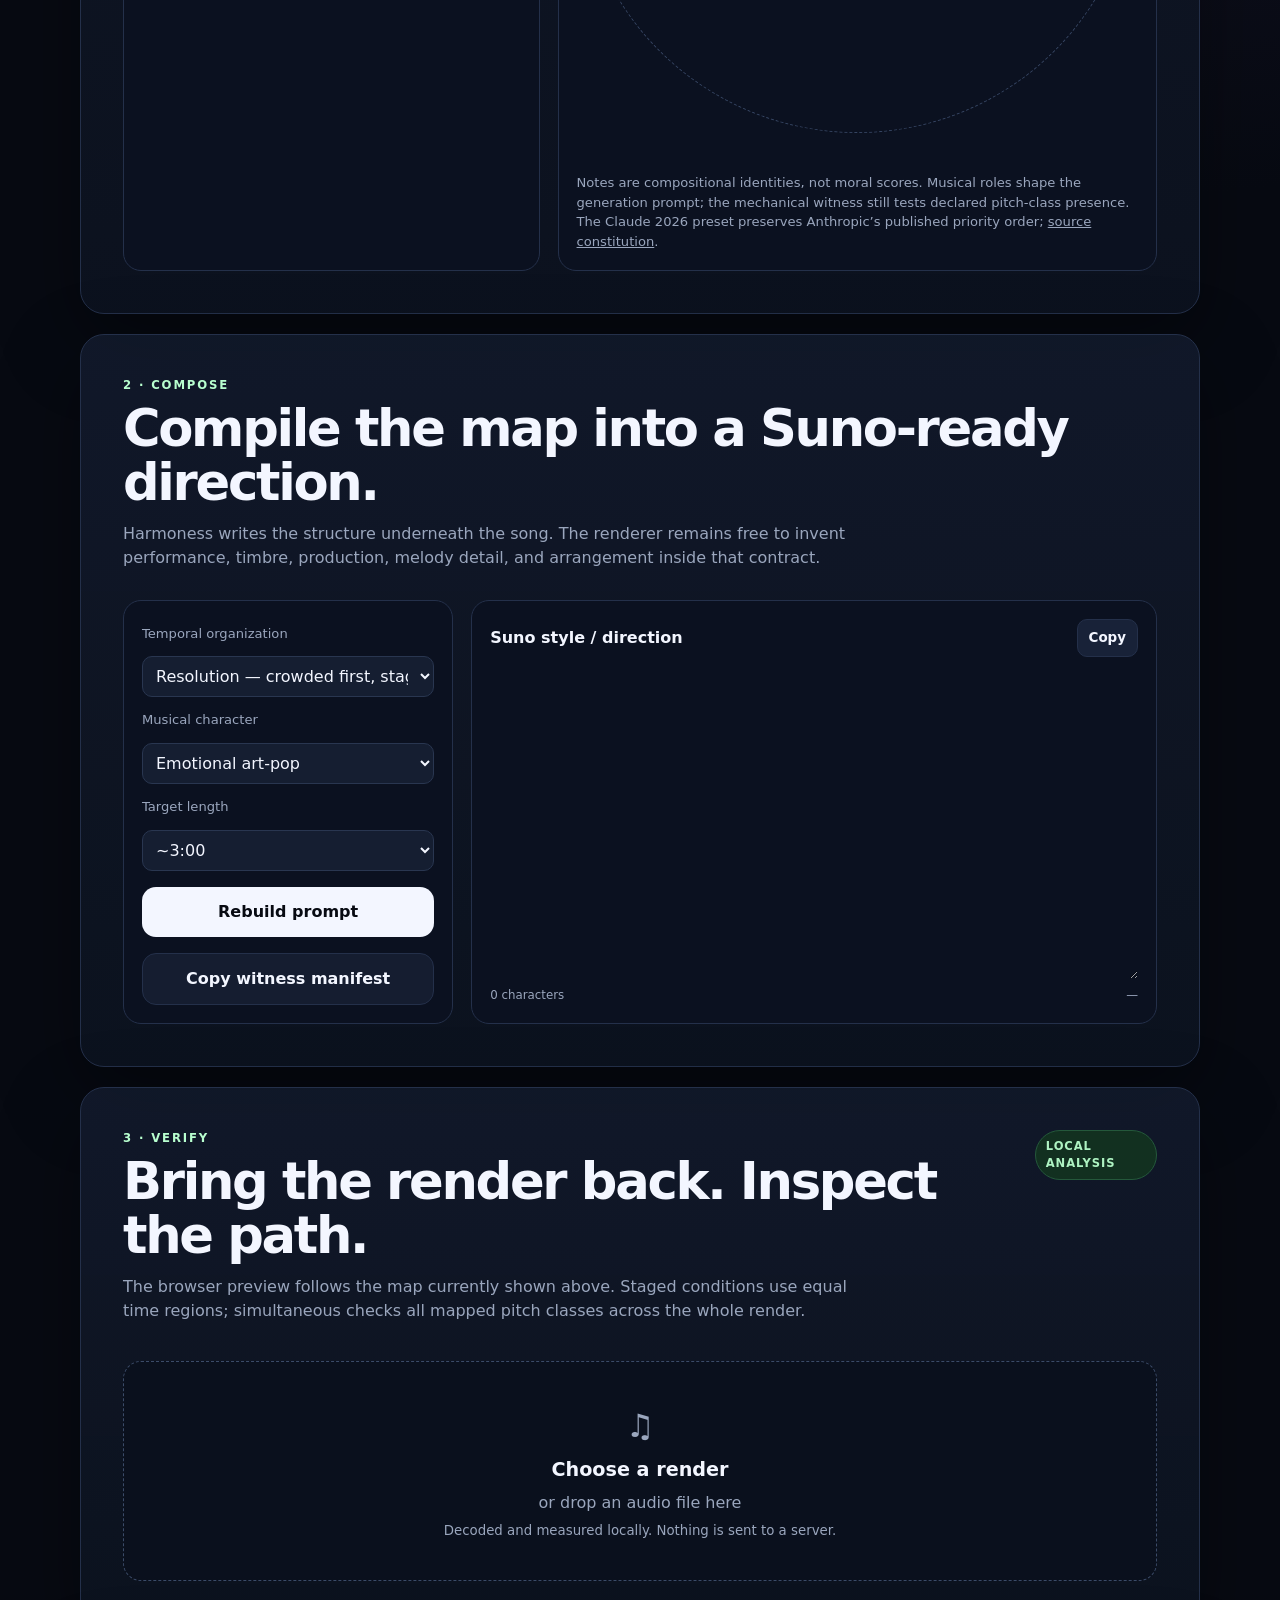
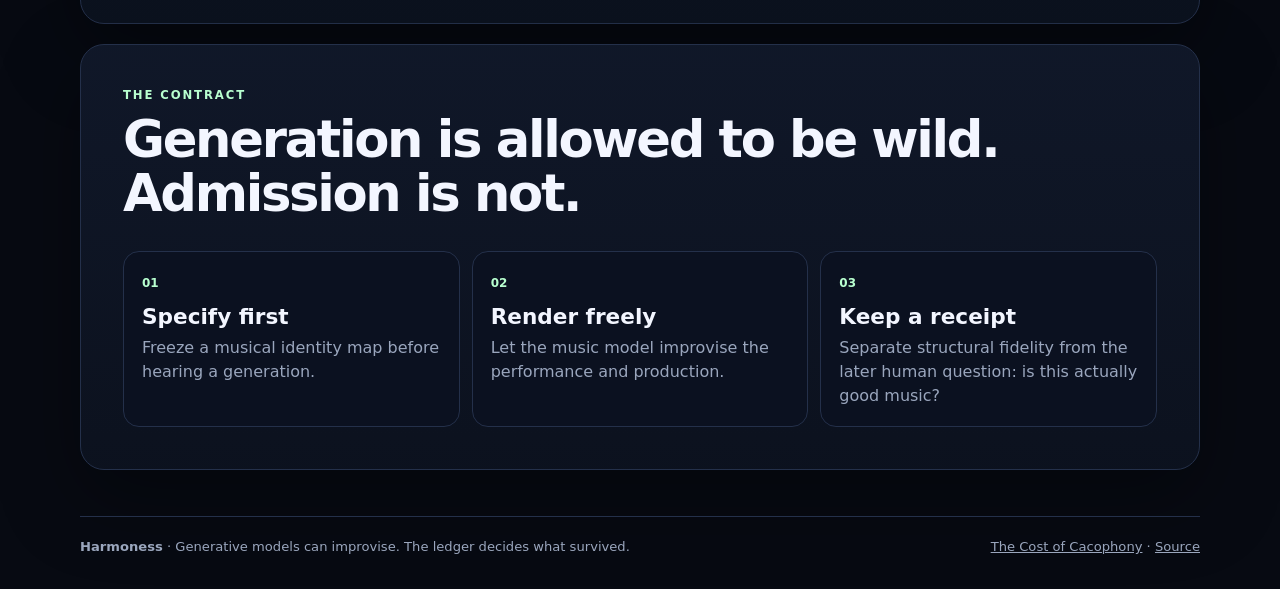
==== commit c5e2c842: "Cite the source constitution in the Pages workbench" ====
--- a/site/index.html
+++ b/site/index.html
@@ -81,7 +81,7 @@
             <div class="wheel-center"><span>explicit</span><strong>mapping</strong><span>first</span></div>
           </div>
           <div id="mapping-strip" class="mapping-strip"></div>
-          <p class="caption">Notes are compositional identities, not moral scores. Musical roles shape the generation prompt; the mechanical witness still tests declared pitch-class presence.</p>
+          <p class="caption">Notes are compositional identities, not moral scores. Musical roles shape the generation prompt; the mechanical witness still tests declared pitch-class presence. The Claude 2026 preset preserves Anthropic’s published priority order; <a href="https://www.anthropic.com/constitution">source constitution</a>.</p>
         </div>
       </div>
     </section>
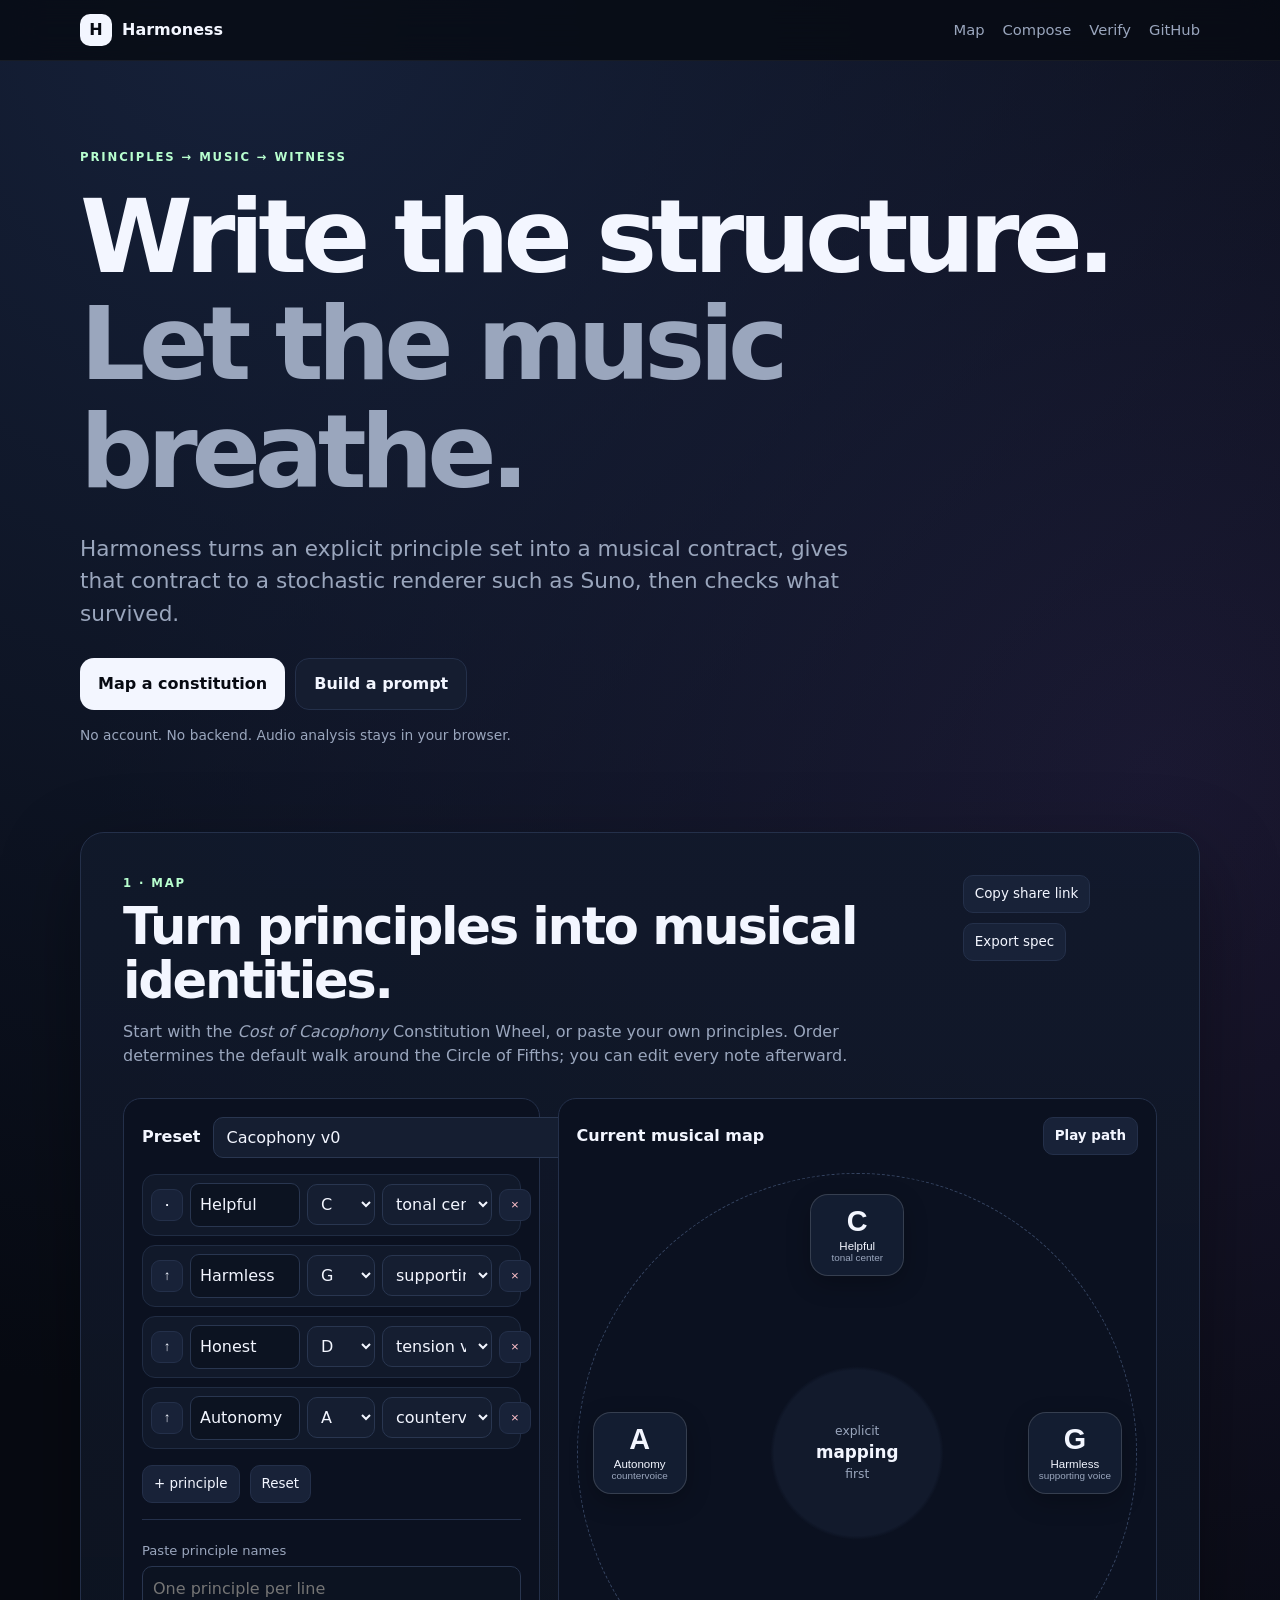
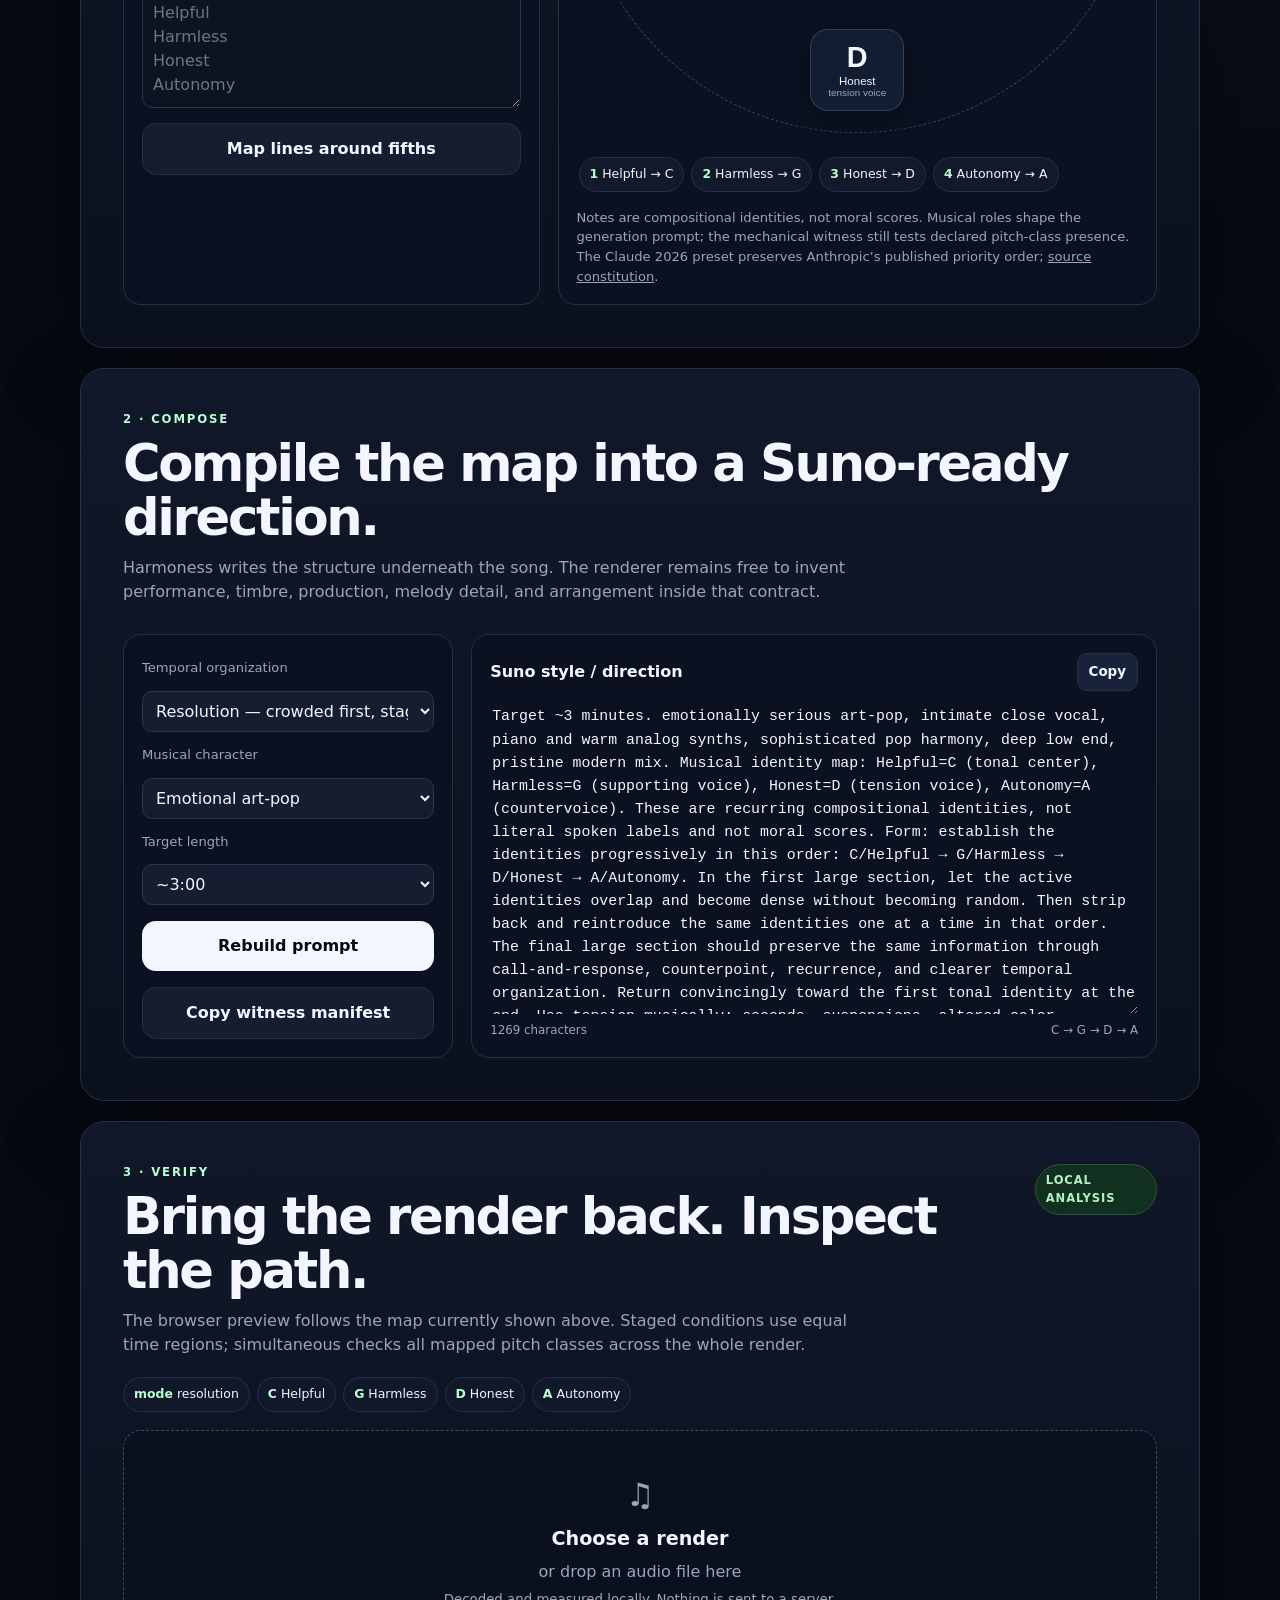
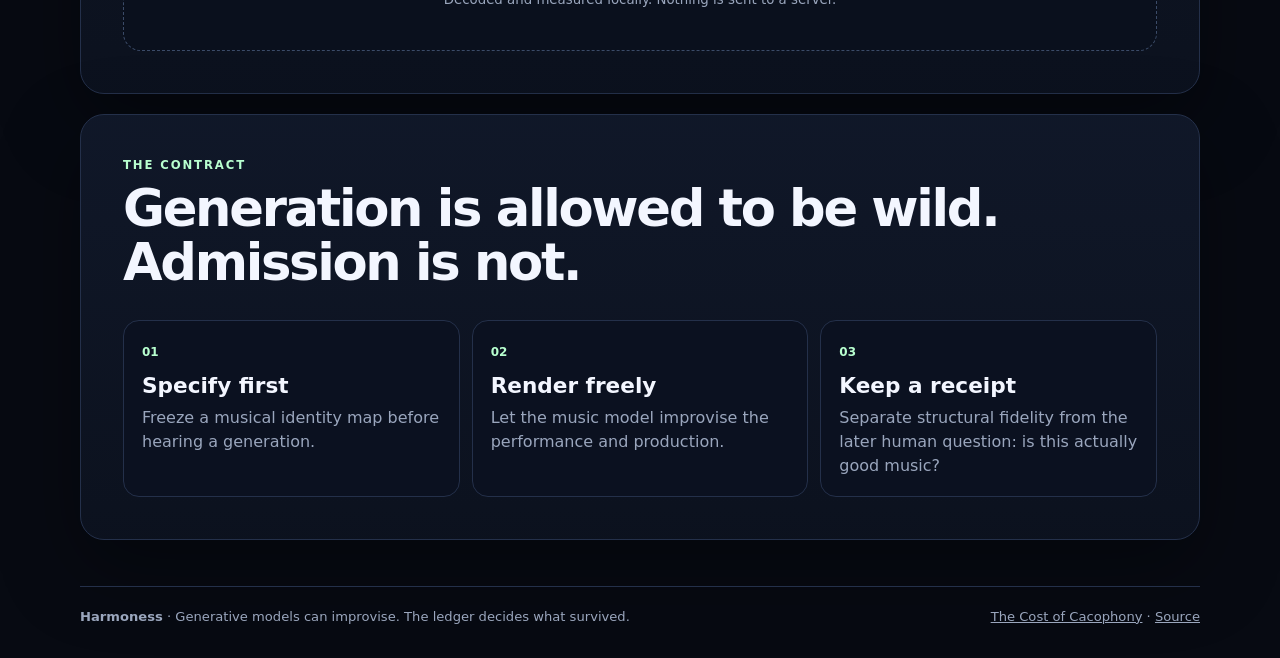
==== commit e00f40be: "Expose the Claude 2026 preset in Pages" ====
--- a/site/index.html
+++ b/site/index.html
@@ -54,6 +54,7 @@
             <label for="preset">Preset</label>
             <select id="preset">
               <option value="cacophony" selected>Cacophony v0</option>
+              <option value="claude2026">Claude Constitution 2026 — priority order</option>
               <option value="blank">Blank four-principle map</option>
             </select>
           </div>
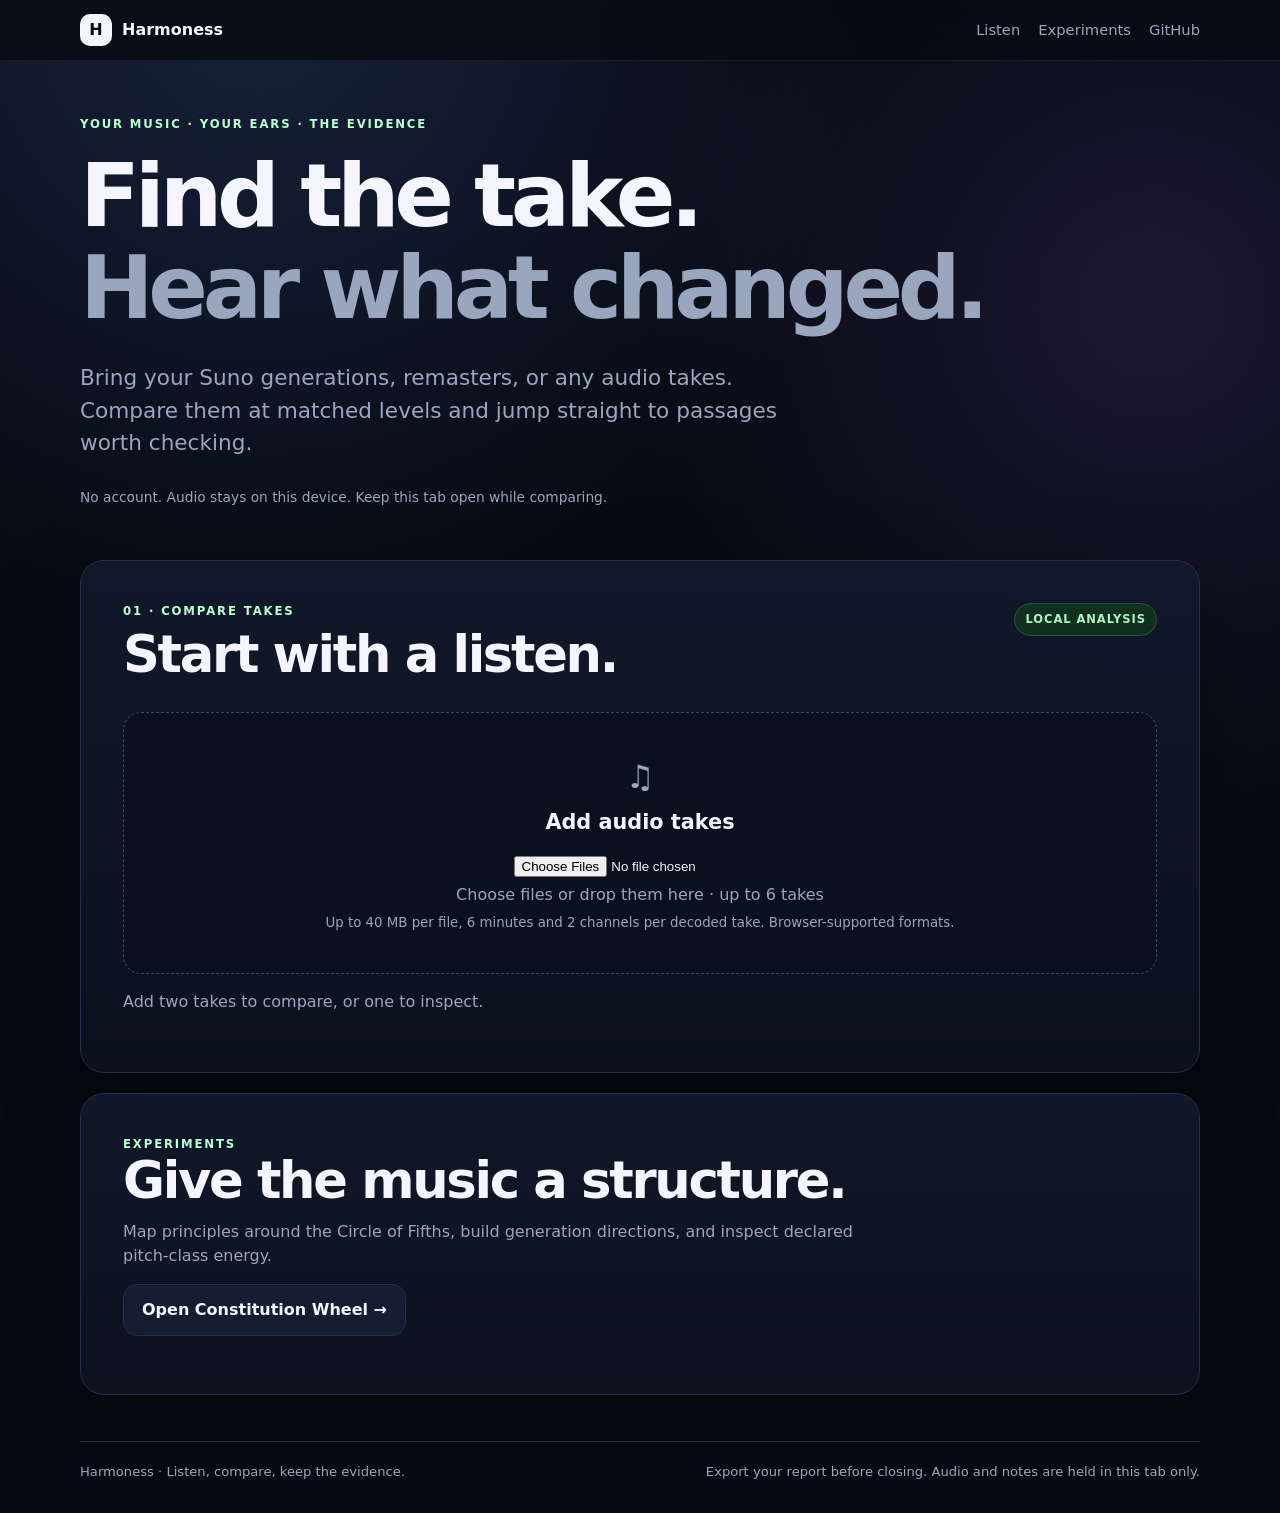
==== commit c5e323bc: "Build listener-first take comparison and audio inspection workbench" ====
--- a/site/index.html
+++ b/site/index.html
@@ -1,213 +1,35 @@
 <!doctype html>
 <html lang="en">
 <head>
-  <meta charset="utf-8">
-  <meta name="viewport" content="width=device-width,initial-scale=1,viewport-fit=cover">
-  <meta name="theme-color" content="#070a12">
-  <meta name="description" content="Harmoness maps explicit principle structures into music prompts and deterministic audio witnesses.">
-  <title>Harmoness — constitution to music</title>
-  <link rel="icon" href="./icon.svg" type="image/svg+xml">
-  <link rel="manifest" href="./manifest.webmanifest">
-  <link rel="stylesheet" href="./styles.css">
+<meta charset="utf-8"><meta name="viewport" content="width=device-width,initial-scale=1,viewport-fit=cover">
+<meta name="theme-color" content="#070a12"><meta name="description" content="Compare generated music takes, listen to flagged passages, and keep your judgments with the evidence.">
+<title>Harmoness — find your take</title>
+<link rel="icon" href="./icon.svg" type="image/svg+xml"><link rel="manifest" href="./manifest.webmanifest">
+<link rel="stylesheet" href="./styles.css"><link rel="stylesheet" href="./workbench.css">
 </head>
 <body>
-  <header class="topbar">
-    <a class="brand" href="#top" aria-label="Harmoness home">
-      <span class="brand-mark">H</span><span>Harmoness</span>
-    </a>
-    <nav>
-      <a href="#workbench">Map</a>
-      <a href="#compose">Compose</a>
-      <a href="#verify">Verify</a>
-      <a href="https://github.com/PaulTiffany/harmoness">GitHub</a>
-    </nav>
-  </header>
-
-  <main id="top">
-    <section class="hero">
-      <div class="eyebrow">PRINCIPLES → MUSIC → WITNESS</div>
-      <h1>Write the structure.<br><em>Let the music breathe.</em></h1>
-      <p class="lede">Harmoness turns an explicit principle set into a musical contract, gives that contract to a stochastic renderer such as Suno, then checks what survived.</p>
-      <div class="hero-actions">
-        <a class="button primary" href="#workbench">Map a constitution</a>
-        <a class="button ghost" href="#compose">Build a prompt</a>
-      </div>
-      <p class="privacy">No account. No backend. Audio analysis stays in your browser.</p>
-    </section>
-
-    <section id="workbench" class="panel">
-      <div class="section-heading">
-        <div>
-          <div class="eyebrow">1 · MAP</div>
-          <h2>Turn principles into musical identities.</h2>
-          <p class="section-copy">Start with the <i>Cost of Cacophony</i> Constitution Wheel, or paste your own principles. Order determines the default walk around the Circle of Fifths; you can edit every note afterward.</p>
-        </div>
-        <div class="heading-actions">
-          <button class="small-button" id="share-map" type="button">Copy share link</button>
-          <button class="small-button" id="export-spec" type="button">Export spec</button>
-        </div>
-      </div>
-
-      <div class="workbench-grid">
-        <div class="editor-card">
-          <div class="editor-toolbar">
-            <label for="preset">Preset</label>
-            <select id="preset">
-              <option value="cacophony" selected>Cacophony v0</option>
-              <option value="claude2026">Claude Constitution 2026 — priority order</option>
-              <option value="blank">Blank four-principle map</option>
-            </select>
-          </div>
-
-          <div id="principle-editor" class="principle-editor" aria-live="polite"></div>
-
-          <div class="editor-buttons">
-            <button class="small-button" id="add-principle" type="button">+ principle</button>
-            <button class="small-button" id="reset-map" type="button">Reset</button>
-          </div>
-
-          <div class="paste-box">
-            <label for="principle-lines">Paste principle names</label>
-            <textarea id="principle-lines" rows="5" placeholder="One principle per line&#10;Helpful&#10;Harmless&#10;Honest&#10;Autonomy"></textarea>
-            <button class="button ghost full" id="apply-lines" type="button">Map lines around fifths</button>
-          </div>
-        </div>
-
-        <div class="map-card">
-          <div class="map-toolbar">
-            <span>Current musical map</span>
-            <button id="play-current-map" class="small-button" type="button">Play path</button>
-          </div>
-          <div id="dynamic-wheel" class="dynamic-wheel" role="group" aria-label="Current musical map">
-            <div class="wheel-center"><span>explicit</span><strong>mapping</strong><span>first</span></div>
-          </div>
-          <div id="mapping-strip" class="mapping-strip"></div>
-          <p class="caption">Notes are compositional identities, not moral scores. Musical roles shape the generation prompt; the mechanical witness still tests declared pitch-class presence. The Claude 2026 preset preserves Anthropic’s published priority order; <a href="https://www.anthropic.com/constitution">source constitution</a>.</p>
-        </div>
-      </div>
-    </section>
-
-    <section id="compose" class="panel">
-      <div class="section-heading">
-        <div>
-          <div class="eyebrow">2 · COMPOSE</div>
-          <h2>Compile the map into a Suno-ready direction.</h2>
-          <p class="section-copy">Harmoness writes the structure underneath the song. The renderer remains free to invent performance, timbre, production, melody detail, and arrangement inside that contract.</p>
-        </div>
-      </div>
-
-      <div class="compose-grid">
-        <div class="controls">
-          <label for="condition">Temporal organization</label>
-          <select id="condition">
-            <option value="resolution" selected>Resolution — crowded first, staged later</option>
-            <option value="staged">Staged — one identity at a time</option>
-            <option value="simultaneous">Simultaneous — identities together</option>
-            <option value="reverse">Reverse-order control</option>
-          </select>
-
-          <label for="mood">Musical character</label>
-          <select id="mood">
-            <option value="artpop" selected>Emotional art-pop</option>
-            <option value="ambient">Environmental / ambient</option>
-            <option value="synthpop">Cinematic synth-pop</option>
-            <option value="vocal">A cappella / vocal counterpoint</option>
-            <option value="tape">Tape-loop solo artist</option>
-          </select>
-
-          <label for="duration">Target length</label>
-          <select id="duration">
-            <option value="150">~2:30</option>
-            <option value="180" selected>~3:00</option>
-            <option value="210">~3:30</option>
-          </select>
-
-          <button id="generate-prompt" class="button primary full" type="button">Rebuild prompt</button>
-          <button id="copy-manifest" class="button ghost full" type="button">Copy witness manifest</button>
-        </div>
-
-        <div class="prompt-card">
-          <div class="prompt-toolbar">
-            <span>Suno style / direction</span>
-            <button id="copy-prompt" class="small-button" type="button">Copy</button>
-          </div>
-          <textarea id="prompt-output" spellcheck="false" aria-label="Generated Suno prompt"></textarea>
-          <div class="prompt-foot">
-            <span id="prompt-count">0 characters</span>
-            <span id="prompt-path">—</span>
-          </div>
-        </div>
-      </div>
-    </section>
-
-    <section id="verify" class="panel">
-      <div class="section-heading">
-        <div>
-          <div class="eyebrow">3 · VERIFY</div>
-          <h2>Bring the render back. Inspect the path.</h2>
-          <p class="section-copy">The browser preview follows the map currently shown above. Staged conditions use equal time regions; simultaneous checks all mapped pitch classes across the whole render.</p>
-        </div>
-        <span class="local-badge">LOCAL ANALYSIS</span>
-      </div>
-
-      <div class="verify-contract" id="verify-contract"></div>
-
-      <label class="dropzone" id="dropzone" for="audio-file">
-        <input id="audio-file" type="file" accept="audio/*">
-        <span class="drop-icon">♫</span>
-        <strong>Choose a render</strong>
-        <span>or drop an audio file here</span>
-        <small>Decoded and measured locally. Nothing is sent to a server.</small>
-      </label>
-
-      <div id="analysis" class="analysis hidden" aria-live="polite">
-        <div class="verdict-row">
-          <div>
-            <div class="eyebrow">BROWSER WITNESS PREVIEW</div>
-            <h3 id="verdict-title">Analyzing…</h3>
-            <p id="file-meta"></p>
-          </div>
-          <div id="verdict-chip" class="verdict pending">…</div>
-        </div>
-
-        <div class="metrics">
-          <div class="metric"><span>Duration</span><strong id="duration-value">—</strong></div>
-          <div class="metric"><span>Silence</span><strong id="silence-value">—</strong></div>
-          <div class="metric"><span>Expected path</span><strong id="path-value">—</strong></div>
-        </div>
-
-        <div class="section-results" id="section-results"></div>
-
-        <div class="receipt-actions">
-          <button id="download-receipt" class="button ghost" type="button" disabled>Download browser receipt</button>
-          <a class="button ghost" href="https://github.com/PaulTiffany/harmoness/tree/main/experiments/001-constitution-wheel">Experiment protocol</a>
-        </div>
-
-        <p class="caveat">This Pages check is a deterministic public preview, not an aesthetic score. Repository CI remains the canonical v0 witness for committed PCM WAV artifacts.</p>
-      </div>
-    </section>
-
-    <section class="panel explanation">
-      <div class="section-heading">
-        <div>
-          <div class="eyebrow">THE CONTRACT</div>
-          <h2>Generation is allowed to be wild. Admission is not.</h2>
-        </div>
-      </div>
-      <div class="three-up">
-        <article><span>01</span><h3>Specify first</h3><p>Freeze a musical identity map before hearing a generation.</p></article>
-        <article><span>02</span><h3>Render freely</h3><p>Let the music model improvise the performance and production.</p></article>
-        <article><span>03</span><h3>Keep a receipt</h3><p>Separate structural fidelity from the later human question: is this actually good music?</p></article>
-      </div>
-    </section>
-  </main>
-
-  <footer>
-    <div><strong>Harmoness</strong> · Generative models can improvise. The ledger decides what survived.</div>
-    <div><a href="https://github.com/PaulTiffany/cost">The Cost of Cacophony</a> · <a href="https://github.com/PaulTiffany/harmoness">Source</a></div>
-  </footer>
-
-  <div id="toast" class="toast" role="status" aria-live="polite"></div>
-  <script src="./app.js"></script>
-</body>
-</html>
+<header class="topbar"><a class="brand" href="./"><span class="brand-mark">H</span>Harmoness</a><nav><a href="#listen">Listen</a><a href="./experiment.html">Experiments</a><a href="https://github.com/PaulTiffany/harmoness">GitHub</a></nav></header>
+<main>
+<section class="hero"><div class="eyebrow">YOUR MUSIC · YOUR EARS · THE EVIDENCE</div><h1>Find the take.<br><em>Hear what changed.</em></h1><p class="lede">Bring your Suno generations, remasters, or any audio takes. Compare them at matched levels and jump straight to passages worth checking.</p><p class="privacy">No account. Audio stays on this device. Keep this tab open while comparing.</p></section>
+<section class="panel" id="listen">
+<div class="section-heading"><div><div class="eyebrow">01 · COMPARE TAKES</div><h2>Start with a listen.</h2></div><span class="local-badge">LOCAL ANALYSIS</span></div>
+<div id="drop-area" class="dropzone"><span class="drop-icon" aria-hidden="true">♫</span><label for="takes">Add audio takes</label><input id="takes" type="file" accept="audio/*" multiple><span>Choose files or drop them here · up to 6 takes</span><small>Up to 40 MB per file, 6 minutes and 2 channels per decoded take. Browser-supported formats.</small></div>
+<p id="status" role="status" aria-live="polite">Add two takes to compare, or one to inspect.</p>
+<div id="workspace" hidden>
+<div class="comparison-options"><label><input id="match" type="checkbox" checked> Match playback levels</label><label><input id="blind" type="checkbox"> Hide filenames</label><button id="export-session" class="small-button">Export session report</button></div>
+<p class="caption">Level matching uses whole-track RMS and only turns tracks down. It is an approximate listening aid, not perceived-loudness (LUFS) matching. Original audio is unchanged.</p>
+<div id="take-list" class="take-list"></div>
+<div class="player-card">
+<div class="player-heading"><h3 id="active-title">Choose a take</h3><span id="gain-label"></span></div>
+<canvas id="waveform" width="1000" height="120" aria-label="Waveform overview; use the time slider to seek" role="img"></canvas>
+<label for="position" class="sr-only">Playback position in seconds</label><input id="position" type="range" min="0" max="1" value="0" step="0.01">
+<div class="transport"><button id="play" class="button primary">Play</button><output id="clock">0:00 / 0:00</output><label>Volume <input id="volume" type="range" min="0" max="1" value="0.8" step="0.01"></label></div>
+<p class="caption">Switch takes to keep the same elapsed time. Different arrangements may need separate seeking. Space plays or pauses when the player button is focused.</p>
+</div>
+<div class="inspection"><div class="eyebrow">02 · CHECK MY AUDIO</div><h2>Listen closer.</h2><div id="metrics" class="metrics"></div><p class="caption">Flags identify near-full-scale samples, quiet passages, possible abrupt endings, and large level changes. They do not prove clipping or a bad mix. No flags does not mean artifact-free audio.</p><div id="findings"></div>
+<label for="notes">Your listening notes</label><textarea id="notes" rows="3" placeholder="What works? What would you fix? Notes belong to the selected take."></textarea></div>
+</div></section>
+<section class="panel"><div class="eyebrow">EXPERIMENTS</div><h2>Give the music a structure.</h2><p class="section-copy">Map principles around the Circle of Fifths, build generation directions, and inspect declared pitch-class energy.</p><p><a class="button ghost" href="./experiment.html">Open Constitution Wheel →</a></p></section>
+</main><footer><span>Harmoness · Listen, compare, keep the evidence.</span><span>Export your report before closing. Audio and notes are held in this tab only.</span></footer>
+<script src="./audio-checks.js"></script><script src="./workbench.js"></script>
+</body></html>
--- a/site/workbench.css
+++ b/site/workbench.css
@@ -0,0 +1 @@
+.hero{padding:55px 0 18px}h1{font-size:clamp(3rem,7vw,5.5rem)}.hero .lede{max-width:730px}.dropzone input{display:block;max-width:100%;margin-top:12px;color:var(--text)}.dropzone label{font-size:1.3rem;font-weight:750}.dropzone.dragging{border-color:var(--accent)}#status{color:var(--muted);white-space:pre-line}.comparison-options,.transport,.player-heading{display:flex;gap:18px;align-items:center;flex-wrap:wrap}.comparison-options{justify-content:space-between;margin-top:25px}.comparison-options label,.transport label{display:flex;align-items:center;gap:8px}input[type=checkbox]{accent-color:var(--accent);width:18px;height:18px}button:disabled{opacity:.5;cursor:wait}.take-list{display:grid;gap:10px;margin:22px 0}.take-row{display:flex;gap:12px;align-items:center;padding:12px;border:1px solid var(--line);border-radius:14px;background:#0b1120}.take-row.selected{border-color:var(--accent)}.take-select{flex:1;min-width:0;background:none;color:var(--text);border:0;text-align:left;font:inherit;cursor:pointer;padding:6px}.take-select strong{display:block;overflow-wrap:anywhere}.take-select small{color:var(--muted)}.take-row .favorite[aria-pressed=true]{color:var(--hot);border-color:var(--hot)}.player-card{background:#080e19;border:1px solid var(--line);border-radius:18px;padding:20px}.player-heading{justify-content:space-between}.player-heading h3{overflow-wrap:anywhere;font-size:1.3rem}#gain-label{color:var(--accent);font-size:.8rem}canvas{display:block;width:100%;height:120px;margin-top:18px}#position{width:100%;accent-color:var(--accent);margin:12px 0 20px}#clock{font-variant-numeric:tabular-nums}.transport label{margin-left:auto;color:var(--muted);font-size:.85rem}.transport input{width:100px}.inspection{margin-top:36px}.inspection h2{margin-top:8px;font-size:2rem}.findings-list{display:grid;gap:8px;padding:0;list-style:none}.finding{width:100%;display:flex;gap:16px;text-align:left;justify-content:flex-start;padding:14px}.finding time{color:var(--hot);white-space:nowrap;font-variant-numeric:tabular-nums}.inspection textarea{display:block;width:100%;margin-top:10px;background:#080e19;color:var(--text);border:1px solid var(--line);border-radius:12px;padding:14px;font:inherit;resize:vertical}.inspection>label{display:block;margin-top:24px}.sr-only{position:absolute;width:1px;height:1px;overflow:hidden;clip-path:inset(50%)}:focus-visible{outline:2px solid var(--accent);outline-offset:4px}[hidden]{display:none!important}@media(max-width:600px){.topbar{padding:12px 16px}nav{gap:12px}nav a{font-size:.8rem}.panel{padding:18px}.take-row{gap:6px;flex-wrap:wrap}.take-select{flex-basis:60%}.transport label{margin-left:0}.metrics{grid-template-columns:1fr 1fr}.finding{font-size:.85rem}.hero{padding-top:36px}}
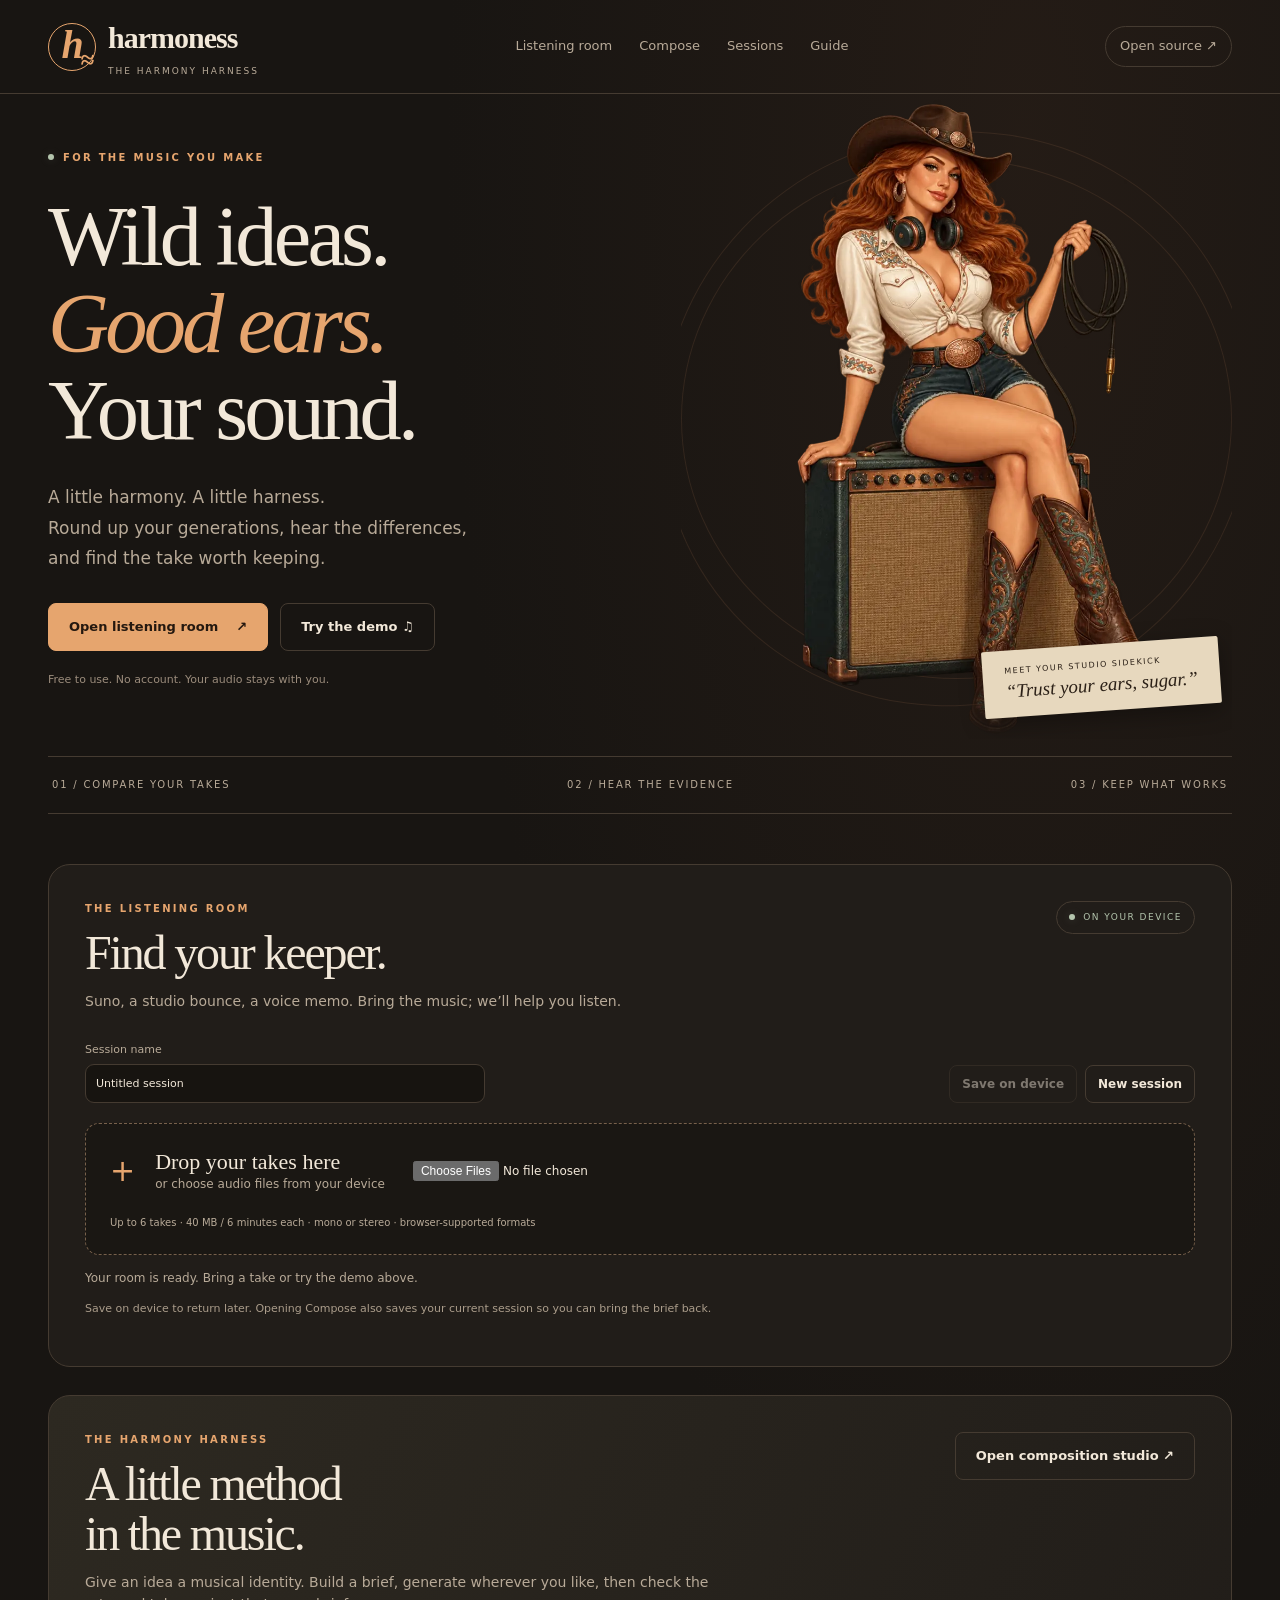
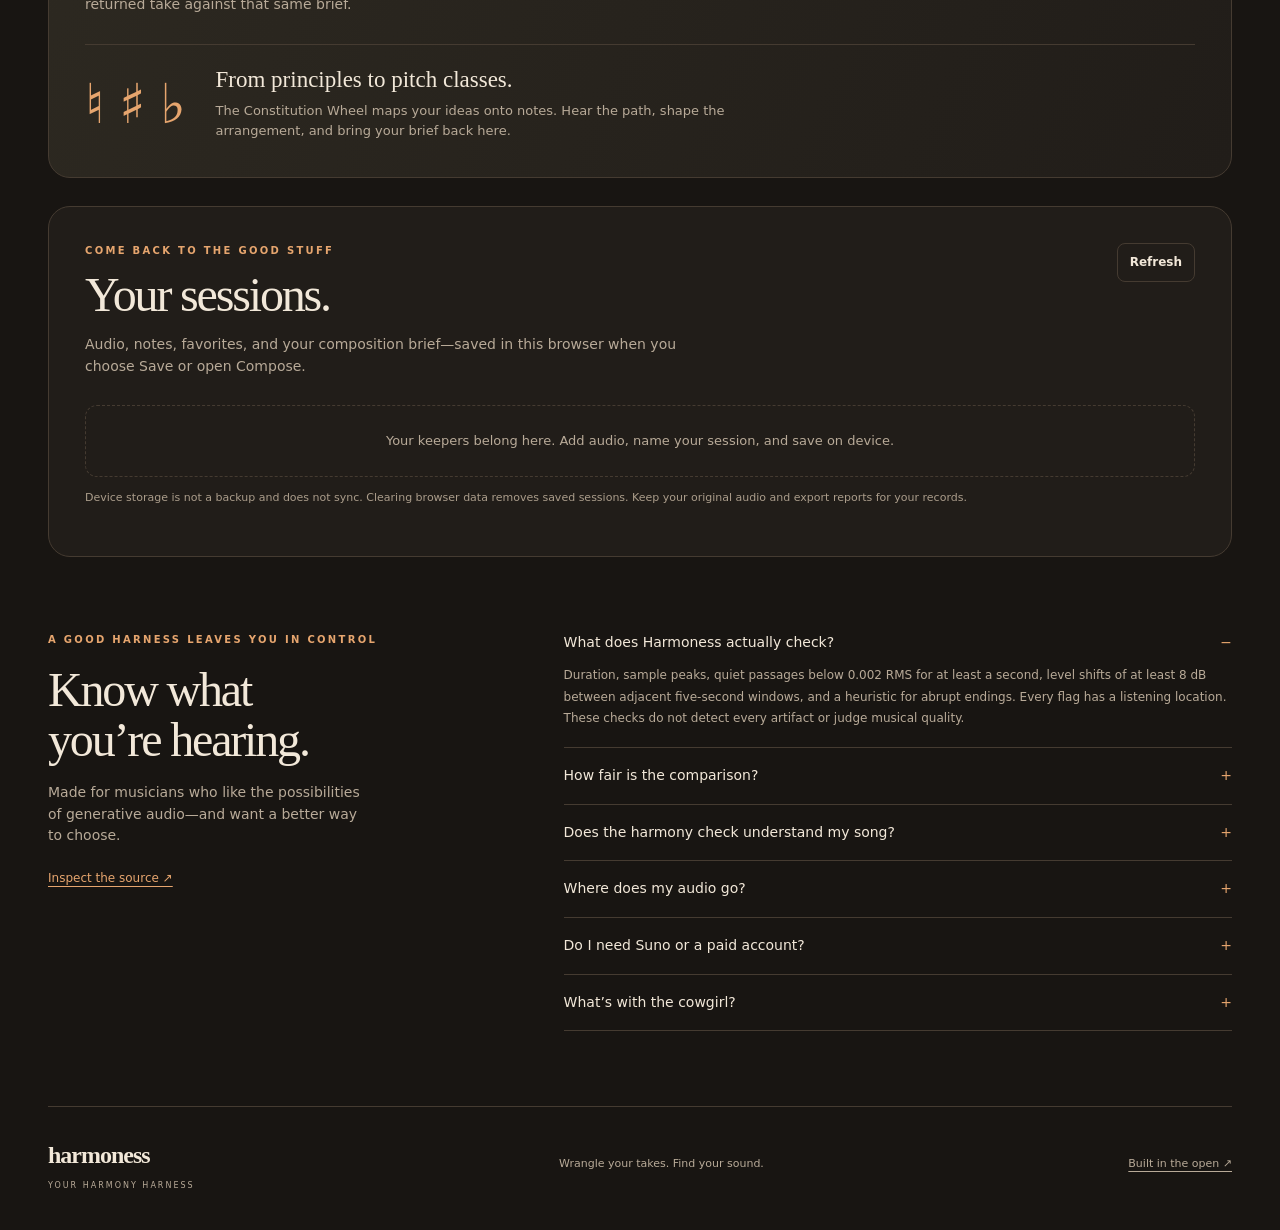
==== commit 329fd4c3: "Productize Harmoness with branded listening and composition workflows" ====
--- a/site/index.html
+++ b/site/index.html
@@ -1,35 +1,30 @@
 <!doctype html>
-<html lang="en">
-<head>
-<meta charset="utf-8"><meta name="viewport" content="width=device-width,initial-scale=1,viewport-fit=cover">
-<meta name="theme-color" content="#070a12"><meta name="description" content="Compare generated music takes, listen to flagged passages, and keep your judgments with the evidence.">
-<title>Harmoness — find your take</title>
-<link rel="icon" href="./icon.svg" type="image/svg+xml"><link rel="manifest" href="./manifest.webmanifest">
-<link rel="stylesheet" href="./styles.css"><link rel="stylesheet" href="./workbench.css">
-</head>
-<body>
-<header class="topbar"><a class="brand" href="./"><span class="brand-mark">H</span>Harmoness</a><nav><a href="#listen">Listen</a><a href="./experiment.html">Experiments</a><a href="https://github.com/PaulTiffany/harmoness">GitHub</a></nav></header>
+<html lang="en"><head>
+<meta charset="utf-8"><meta name="viewport" content="width=device-width,initial-scale=1,viewport-fit=cover"><meta name="theme-color" content="#181512">
+<title>Harmoness — Your harmony harness</title><meta name="description" content="Wrangle your takes. Find your sound. Compare generated music, inspect audio, and carry your musical ideas from brief to listening session. Free, private, and in your browser.">
+<meta property="og:title" content="Harmoness — Your harmony harness"><meta property="og:description" content="Wrangle your takes. Find your sound. A private listening room for generated music."><meta property="og:type" content="website"><meta property="og:image" content="https://paultiffany.github.io/harmoness/assets/harmoness-cowgirl.webp">
+<link rel="icon" href="./icon.svg" type="image/svg+xml"><link rel="manifest" href="./manifest.webmanifest"><link rel="stylesheet" href="./product.css">
+</head><body>
+<a class="skip-link" href="#listen">Skip to listening room</a>
+<header class="topbar"><a class="brand" href="./" aria-label="Harmoness home"><span class="brand-mark">h<span>≈</span></span><span>harmoness<small>THE HARMONY HARNESS</small></span></a><nav aria-label="Main"><a href="#listen">Listening room</a><a href="./experiment.html">Compose</a><a href="#sessions">Sessions</a><a href="#guide">Guide</a></nav><a class="source-link" href="https://github.com/PaulTiffany/harmoness">Open source ↗</a></header>
 <main>
-<section class="hero"><div class="eyebrow">YOUR MUSIC · YOUR EARS · THE EVIDENCE</div><h1>Find the take.<br><em>Hear what changed.</em></h1><p class="lede">Bring your Suno generations, remasters, or any audio takes. Compare them at matched levels and jump straight to passages worth checking.</p><p class="privacy">No account. Audio stays on this device. Keep this tab open while comparing.</p></section>
-<section class="panel" id="listen">
-<div class="section-heading"><div><div class="eyebrow">01 · COMPARE TAKES</div><h2>Start with a listen.</h2></div><span class="local-badge">LOCAL ANALYSIS</span></div>
-<div id="drop-area" class="dropzone"><span class="drop-icon" aria-hidden="true">♫</span><label for="takes">Add audio takes</label><input id="takes" type="file" accept="audio/*" multiple><span>Choose files or drop them here · up to 6 takes</span><small>Up to 40 MB per file, 6 minutes and 2 channels per decoded take. Browser-supported formats.</small></div>
-<p id="status" role="status" aria-live="polite">Add two takes to compare, or one to inspect.</p>
+<section class="hero"><div class="hero-copy"><div class="eyebrow"><span class="live-dot"></span> FOR THE MUSIC YOU MAKE</div><h1>Wild ideas.<br><em>Good ears.</em><br>Your sound.</h1><p class="lede">A little harmony. A little harness.<br>Round up your generations, hear the differences, and find the take worth keeping.</p><div class="hero-actions"><a class="button primary" href="#listen">Open listening room <span>↗</span></a><button id="demo" class="button ghost">Try the demo ♫</button></div><p class="privacy">Free to use. No account. Your audio stays with you.</p></div><figure class="hero-art"><div class="orbit orbit-one"></div><div class="orbit orbit-two"></div><img src="./assets/harmoness-cowgirl.webp" width="800" height="1200" alt="Harmoness cowgirl mascot with headphones, an audio cable lasso, and a vintage amplifier" fetchpriority="high"><figcaption><span>MEET YOUR STUDIO SIDEKICK</span><strong>“Trust your ears, sugar.”</strong></figcaption></figure></section>
+<div class="feature-ribbon"><span>01 / COMPARE YOUR TAKES</span><span>02 / HEAR THE EVIDENCE</span><span>03 / KEEP WHAT WORKS</span></div>
+<section class="panel studio" id="listen"><div class="section-heading"><div><div class="eyebrow">THE LISTENING ROOM</div><h2>Find your keeper.</h2><p class="section-copy">Suno, a studio bounce, a voice memo. Bring the music; we’ll help you listen.</p></div><span class="local-badge"><span class="live-dot"></span> ON YOUR DEVICE</span></div>
+<div class="session-bar"><label>Session name<input id="session-name" maxlength="100" value="Untitled session"></label><div class="heading-actions"><button id="save-session" class="small-button" disabled>Save on device</button><button id="new-session" class="small-button">New session</button></div></div>
+<div id="drop-area" class="dropzone"><span class="drop-icon" aria-hidden="true">+</span><div><label for="takes">Drop your takes here</label><span>or choose audio files from your device</span></div><input id="takes" type="file" accept="audio/*" multiple><small>Up to 6 takes · 40 MB / 6 minutes each · mono or stereo · browser-supported formats</small></div>
+<p id="status" role="status" aria-live="polite">Your room is ready. Bring a take or try the demo above.</p><p id="save-status" class="caption" role="status">Save on device to return later. Opening Compose also saves your current session so you can bring the brief back.</p>
 <div id="workspace" hidden>
-<div class="comparison-options"><label><input id="match" type="checkbox" checked> Match playback levels</label><label><input id="blind" type="checkbox"> Hide filenames</label><button id="export-session" class="small-button">Export session report</button></div>
-<p class="caption">Level matching uses whole-track RMS and only turns tracks down. It is an approximate listening aid, not perceived-loudness (LUFS) matching. Original audio is unchanged.</p>
-<div id="take-list" class="take-list"></div>
-<div class="player-card">
-<div class="player-heading"><h3 id="active-title">Choose a take</h3><span id="gain-label"></span></div>
-<canvas id="waveform" width="1000" height="120" aria-label="Waveform overview; use the time slider to seek" role="img"></canvas>
-<label for="position" class="sr-only">Playback position in seconds</label><input id="position" type="range" min="0" max="1" value="0" step="0.01">
-<div class="transport"><button id="play" class="button primary">Play</button><output id="clock">0:00 / 0:00</output><label>Volume <input id="volume" type="range" min="0" max="1" value="0.8" step="0.01"></label></div>
-<p class="caption">Switch takes to keep the same elapsed time. Different arrangements may need separate seeking. Space plays or pauses when the player button is focused.</p>
-</div>
-<div class="inspection"><div class="eyebrow">02 · CHECK MY AUDIO</div><h2>Listen closer.</h2><div id="metrics" class="metrics"></div><p class="caption">Flags identify near-full-scale samples, quiet passages, possible abrupt endings, and large level changes. They do not prove clipping or a bad mix. No flags does not mean artifact-free audio.</p><div id="findings"></div>
-<label for="notes">Your listening notes</label><textarea id="notes" rows="3" placeholder="What works? What would you fix? Notes belong to the selected take."></textarea></div>
+<div class="comparison-options"><label><input id="match" type="checkbox" checked> Match levels</label><label><input id="blind" type="checkbox"> Hide names</label><button id="shuffle" class="small-button">Shuffle for blind listening</button><details class="export-menu"><summary class="small-button">Export ↗</summary><div><button id="export-session" class="small-button">JSON report</button><button id="export-csv" class="small-button">Comparison CSV</button></div></details></div>
+<p class="caption">Matching turns louder takes down using average signal level (RMS). Your files are untouched. <a href="#guide">How the harness works ↓</a></p>
+<div class="listening-grid"><aside><div class="column-heading"><span>YOUR TAKES</span><span id="take-count">0 / 6</span></div><div id="take-list" class="take-list"></div><p class="caption">Switch takes at the same elapsed time. Use 1–6 to select a take.</p></aside>
+<div class="player-card"><div class="player-heading"><div><div class="eyebrow">NOW LISTENING</div><h3 id="active-title">Choose a take</h3></div><span id="gain-label"></span></div><canvas id="waveform" width="1000" height="150" role="img" aria-label="Audio waveform. Use the playback position slider to seek."></canvas><label for="position" class="sr-only">Playback position in seconds</label><input id="position" type="range" min="0" max="1" value="0" step="0.01"><div class="transport"><button id="play" class="button primary">Play</button><output id="clock">0:00 / 0:00</output><label>Volume<input id="volume" type="range" min="0" max="1" value="0.8" step="0.01"></label></div><div class="loop-controls"><label><input id="loop" type="checkbox"> Loop passage</label><label>From <input id="loop-start" type="number" min="0" value="0" step="0.1" aria-label="Loop start in seconds"></label><label>To <input id="loop-end" type="number" min="0.1" value="10" step="0.1" aria-label="Loop end in seconds"></label><button id="mark-start" class="small-button">Set start here</button><button id="mark-end" class="small-button">Set end here</button></div><p class="caption">Loop times are seconds. Space to play/pause; ← → to seek five seconds.</p></div></div>
+<div class="inspection"><div class="section-heading"><div><div class="eyebrow">THE AUDIO HARNESS</div><h2>Something catch your ear?</h2></div><label class="filter-label">Show<select id="finding-filter"><option value="all">All listening flags</option><option value="silence">Quiet passages</option><option value="peak">Near-full-scale samples</option><option value="ending">Possible abrupt ending</option><option value="level">Level changes</option></select></label></div><div id="metrics" class="metrics"></div><div id="findings"></div><p class="caption">Flags are places to listen, not a quality score. Silence can be intentional; loud samples don’t prove distortion. <a href="#guide">See what’s measured.</a></p><div class="notes-grid"><label>Your listening notes<textarea id="notes" rows="3" placeholder="That chorus. That strange breath at 0:42. What stays? What needs another take?"></textarea></label><label>Prompt / generation notes<textarea id="take-prompt" rows="3" placeholder="Paste the prompt, model, version, or settings used for this take."></textarea></label></div></div>
 </div></section>
-<section class="panel"><div class="eyebrow">EXPERIMENTS</div><h2>Give the music a structure.</h2><p class="section-copy">Map principles around the Circle of Fifths, build generation directions, and inspect declared pitch-class energy.</p><p><a class="button ghost" href="./experiment.html">Open Constitution Wheel →</a></p></section>
-</main><footer><span>Harmoness · Listen, compare, keep the evidence.</span><span>Export your report before closing. Audio and notes are held in this tab only.</span></footer>
-<script src="./audio-checks.js"></script><script src="./workbench.js"></script>
+<section class="panel brief-panel" id="brief"><div class="section-heading"><div><div class="eyebrow">THE HARMONY HARNESS</div><h2>A little method<br>in the music.</h2><p class="section-copy">Give an idea a musical identity. Build a brief, generate wherever you like, then check the returned take against that same brief.</p></div><a class="button ghost" href="./experiment.html">Open composition studio ↗</a></div><div id="brief-empty" class="brief-empty"><span class="music-symbol">♮ ♯ ♭</span><div><h3>From principles to pitch classes.</h3><p>The Constitution Wheel maps your ideas onto notes. Hear the path, shape the arrangement, and bring your brief back here.</p></div></div><div id="brief-content" hidden><div id="brief-map" class="brief-map"></div><p id="brief-description"></p><details><summary>Read generation direction</summary><p id="brief-prompt"></p></details><div class="heading-actions"><button id="check-brief" class="button primary">Check selected take</button><button id="export-brief" class="small-button">Export brief</button><button id="clear-brief" class="small-button">Remove brief</button></div><div id="brief-results" aria-live="polite"></div></div></section>
+<section class="panel" id="sessions"><div class="section-heading"><div><div class="eyebrow">COME BACK TO THE GOOD STUFF</div><h2>Your sessions.</h2><p class="section-copy">Audio, notes, favorites, and your composition brief—saved in this browser when you choose Save or open Compose.</p></div><button id="refresh-sessions" class="small-button">Refresh</button></div><div id="saved-sessions" class="saved-sessions"></div><p class="caption">Device storage is not a backup and does not sync. Clearing browser data removes saved sessions. Keep your original audio and export reports for your records.</p></section>
+<section id="guide" class="guide"><div><div class="eyebrow">A GOOD HARNESS LEAVES YOU IN CONTROL</div><h2>Know what<br>you’re hearing.</h2><p>Made for musicians who like the possibilities of generative audio—and want a better way to choose.</p><a href="https://github.com/PaulTiffany/harmoness">Inspect the source ↗</a></div><div class="faq"><details open><summary>What does Harmoness actually check?</summary><p>Duration, sample peaks, quiet passages below 0.002 RMS for at least a second, level shifts of at least 8 dB between adjacent five-second windows, and a heuristic for abrupt endings. Every flag has a listening location. These checks do not detect every artifact or judge musical quality.</p></details><details><summary>How fair is the comparison?</summary><p>Level matching uses whole-track RMS and attenuation only, with sample-peak headroom. It is not perceptual LUFS matching. Hide names or shuffle before listening; preferences remain your judgment. Shuffling is an informal comparison aid, not a controlled study.</p></details><details><summary>Does the harmony check understand my song?</summary><p>It estimates pitch-class energy in declared time regions. It cannot prove motif preservation, identify moral qualities, or certify artistic success. The browser result is a preview; the repository’s PCM-WAV verifier remains the canonical v0 witness.</p></details><details><summary>Where does my audio go?</summary><p>Nowhere off-device. Importing decodes and measures locally. Save on device stores audio in this browser using IndexedDB. Opening Compose also saves your current session to preserve the round trip. Reports contain measurements, notes, and prompts, not audio. There are no analytics or audio uploads.</p></details><details><summary>Do I need Suno or a paid account?</summary><p>No. Bring supported audio from any source. Harmoness does not call a generation service. The composition studio helps write directions you can use elsewhere. The demo is synthesized locally, not a Suno recording.</p></details><details><summary>What’s with the cowgirl?</summary><p>Harmony + harness = Harmoness. A little portamento, a little portmanteau. Our original illustrated studio sidekick brings the attitude. Your ears make the decisions.</p></details></div></section>
+</main><footer><a class="brand" href="./">harmoness<span class="footer-tag">YOUR HARMONY HARNESS</span></a><p>Wrangle your takes. Find your sound.</p><a href="https://github.com/PaulTiffany/harmoness">Built in the open ↗</a></footer>
+<noscript><p class="panel">Enable JavaScript to play and analyze audio. All processing happens on your device.</p></noscript>
+<script src="./audio-checks.js"></script><script src="./pitch-checks.js"></script><script src="./sessions.js"></script><script src="./demo.js"></script><script src="./workbench.js"></script>
 </body></html>
--- a/site/product.css
+++ b/site/product.css
@@ -0,0 +1,7 @@
+:root{--bg:#181512;--panel:#211d19;--ink:#f2e8d9;--muted:#b8aa98;--line:#453b31;--copper:#e6a56e;--sage:#b4c5ad;--radius:22px;color-scheme:dark;font-family:Inter,ui-sans-serif,system-ui,-apple-system,BlinkMacSystemFont,'Segoe UI',sans-serif;color:var(--ink);background:var(--bg);line-height:1.55}*{box-sizing:border-box}html{scroll-behavior:smooth;scroll-padding-top:110px}body{margin:0;background:radial-gradient(ellipse at 80% 5%,#36251b66,transparent 40%),var(--bg)}a{color:inherit;text-underline-offset:4px}button,input,select,textarea{font:inherit}button,a,input,summary{touch-action:manipulation}button{cursor:pointer}button:disabled{opacity:.45;cursor:not-allowed}input,textarea,select{background:#171410;color:var(--ink);border:1px solid var(--line);border-radius:9px;padding:10px;max-width:100%}input[type=checkbox]{accent-color:var(--copper);width:17px;height:17px}input[type=range]{accent-color:var(--copper);padding:0;border:0}textarea{width:100%;resize:vertical;display:block;margin-top:8px}h1,h2,h3,p,figure{margin:0}h1,h2{font-family:Georgia,'Times New Roman',serif;font-weight:400;letter-spacing:-.045em;line-height:1.03}h3{line-height:1.25}p{color:var(--muted)}button:focus-visible,a:focus-visible,input:focus-visible,summary:focus-visible,textarea:focus-visible,select:focus-visible{outline:2px solid var(--copper);outline-offset:4px}.skip-link{position:fixed;top:-100px;left:15px;z-index:100;background:var(--ink);color:var(--bg);padding:12px}.skip-link:focus{top:10px}.topbar{height:94px;max-width:1440px;margin:auto;padding:0 48px;display:flex;align-items:center;justify-content:space-between;gap:28px;border-bottom:1px solid var(--line)}.brand{display:flex;align-items:center;gap:12px;text-decoration:none;font-family:Georgia,serif;font-size:30px;font-weight:bold;letter-spacing:-1px}.brand small{display:block;font:9px/1.5 ui-sans-serif,system-ui;letter-spacing:2px;color:var(--muted);margin-top:3px}.brand-mark{font-family:Georgia,serif;font-size:40px;font-style:italic;position:relative;border:1px solid var(--copper);border-radius:50%;width:48px;height:48px;line-height:42px;text-align:center;color:var(--copper)}.brand-mark span{position:absolute;bottom:-11px;right:2px;font-size:25px}.topbar nav{display:flex;gap:27px}.topbar nav a,.source-link{font-size:13px;color:var(--muted);text-decoration:none}.topbar a:hover{color:var(--copper)}.source-link{border:1px solid var(--line);padding:9px 14px;border-radius:30px}main{max-width:1280px;width:calc(100% - 96px);margin:auto}.hero{display:grid;grid-template-columns:1.15fr 1fr;min-height:650px;align-items:center;position:relative;isolation:isolate}.hero-copy{position:relative;z-index:2;padding:50px 0}.eyebrow{font-size:10px;letter-spacing:2.3px;color:var(--copper);font-weight:700;display:flex;align-items:center;gap:9px}.live-dot{display:inline-block;width:6px;height:6px;border-radius:50%;background:var(--sage);box-shadow:0 0 10px #b4c5ad33}.hero h1{font-size:clamp(58px,6.6vw,92px);margin:28px 0}.hero h1 em{font-weight:400;color:var(--copper)}.lede{font-size:17px;line-height:1.8;max-width:450px}.hero-actions{display:flex;flex-wrap:wrap;gap:12px;margin-top:29px}.button,.small-button{display:inline-flex;align-items:center;justify-content:center;gap:18px;border-radius:8px;text-decoration:none;border:1px solid var(--line);padding:13px 20px;font-size:13px;font-weight:600;transition:background .15s,transform .15s}.button:hover,.small-button:hover{transform:translateY(-1px);background:#3b3027}.button.primary{background:var(--copper);border-color:var(--copper);color:#24180f}.button.primary:hover{background:#f1b982}.button.ghost,.small-button{background:transparent;color:var(--ink)}.small-button{font-size:12px;padding:9px 12px;gap:8px}.privacy{font-size:11px;margin-top:20px;color:#9b8c7c}.hero-art{position:relative;height:640px;display:flex;align-items:center;justify-content:center;min-width:0}.hero-art img{height:100%;width:100%;object-fit:contain;position:relative;z-index:1;mask-image:linear-gradient(black 86%,transparent 100%)}.hero-art figcaption{position:absolute;right:-8px;bottom:28px;z-index:3;transform:rotate(-4deg);background:#e7d8be;color:#2b2017;padding:15px 22px;box-shadow:0 6px 24px #0005;border-radius:2px}.hero-art figcaption span{font-size:8px;letter-spacing:1.5px;display:block}.hero-art figcaption strong{font:italic 19px Georgia,serif;display:block;margin-top:3px}.orbit{position:absolute;border:1px solid #70503b44;border-radius:50%;inset:60px 0}.orbit-two{inset:35px -22px;transform:rotate(-25deg)}.feature-ribbon{display:flex;justify-content:space-between;gap:20px;border-block:1px solid var(--line);padding:20px 4px;font-size:10px;letter-spacing:1.8px;color:var(--muted);margin:12px 0 50px}.panel{background:var(--panel);border:1px solid var(--line);border-radius:var(--radius);padding:36px;margin:28px 0}.section-heading{display:flex;gap:24px;justify-content:space-between;align-items:flex-start;margin-bottom:28px}.section-heading h2{font-size:48px;margin-top:12px}.section-copy{font-size:14px;margin-top:14px;max-width:640px}.local-badge{display:inline-flex;align-items:center;gap:8px;font-size:9px;letter-spacing:1.5px;border:1px solid var(--line);padding:9px 12px;border-radius:30px;white-space:nowrap;color:var(--sage)}.session-bar{display:flex;justify-content:space-between;align-items:flex-end;gap:15px;margin-bottom:20px}.session-bar>label{font-size:11px;color:var(--muted);flex:1;max-width:400px}.session-bar input{display:block;width:100%;margin-top:6px}.heading-actions{display:flex;gap:8px;flex-wrap:wrap}.dropzone{display:flex;align-items:center;gap:20px;flex-wrap:wrap;border:1px dashed #77604b;border-radius:14px;padding:24px;background:#1a1713}.dropzone.dragging{border-color:var(--copper);background:#32251b}.drop-icon{font-size:30px;color:var(--copper);font-weight:200}.dropzone label{font:22px Georgia,serif;display:block;cursor:pointer}.dropzone span:not(.drop-icon){display:block;font-size:12px;color:var(--muted)}.dropzone input{font-size:12px;flex:1;min-width:200px;padding:8px;max-width:100%;background:none;border:0}.dropzone small{flex-basis:100%;font-size:10px;color:var(--muted)}#status{white-space:pre-line;font-size:12px;margin-top:14px}.caption{font-size:11px;color:#ab9d8b;line-height:1.65;margin:12px 0}.comparison-options{display:flex;align-items:center;gap:22px;flex-wrap:wrap;margin-top:26px}.comparison-options label{display:flex;align-items:center;gap:8px;font-size:12px}.export-menu{margin-left:auto;position:relative}.export-menu>div{position:absolute;right:0;z-index:10;background:var(--bg);border:1px solid var(--line);padding:12px;border-radius:10px;width:170px;display:grid;gap:10px}.export-menu summary{list-style:none;cursor:pointer}.listening-grid{display:grid;grid-template-columns:270px minmax(0,1fr);gap:25px;margin:25px 0}.column-heading{display:flex;justify-content:space-between;font-size:9px;letter-spacing:1.5px;color:var(--muted);margin-bottom:10px}.take-list{display:grid;gap:9px}.take-row{padding:13px;background:#1a1713;border:1px solid var(--line);border-radius:11px;display:flex;gap:6px;flex-wrap:wrap}.take-row.selected{border-color:var(--copper);background:#33271d}.take-select{border:0;background:none;color:var(--ink);padding:0 0 8px;width:100%;text-align:left;font:inherit;cursor:pointer;min-width:0}.take-select strong{display:block;font-size:13px;overflow-wrap:anywhere}.take-select small{font-size:10px;color:var(--muted)}.take-row .small-button{padding:5px 8px;font-size:10px}.favorite[aria-pressed=true]{color:var(--copper);border-color:var(--copper)}.player-card{background:#16130f;border:1px solid var(--line);border-radius:14px;padding:24px;min-width:0}.player-heading{display:flex;justify-content:space-between;align-items:center;gap:20px}.player-heading h3{font:24px Georgia,serif;overflow-wrap:anywhere;margin-top:8px}#gain-label{font-size:10px;color:var(--sage);text-align:right}canvas{display:block;width:100%;height:150px;margin:20px 0 5px}#position{width:100%;margin:10px 0 25px}.transport{display:flex;align-items:center;gap:20px;flex-wrap:wrap}#clock{font-size:12px;font-variant-numeric:tabular-nums}.transport label{display:flex;gap:8px;align-items:center;font-size:10px;margin-left:auto;color:var(--muted)}.transport input{width:80px}.loop-controls{border-top:1px solid var(--line);padding-top:16px;margin-top:22px;display:flex;align-items:center;gap:12px;flex-wrap:wrap}.loop-controls label{font-size:11px;display:flex;align-items:center;gap:5px}.loop-controls input[type=number]{width:70px;padding:6px}.loop-controls .small-button{font-size:10px;padding:6px 8px}.inspection{border-top:1px solid var(--line);padding-top:30px;margin-top:30px}.inspection h2{font-size:34px}.filter-label{font-size:11px;color:var(--muted)}.filter-label select{display:block;font-size:12px;margin-top:5px}.metrics{display:grid;grid-template-columns:repeat(4,1fr);gap:12px;margin-bottom:20px}.metric{border:1px solid var(--line);padding:15px;border-radius:10px}.metric span{font-size:10px;color:var(--muted);display:block}.metric strong{display:block;font-size:18px;font-weight:500;margin-top:4px}.findings-list{list-style:none;padding:0;margin:0;display:grid;gap:8px}.finding{width:100%;display:flex;gap:20px;text-align:left;justify-content:flex-start;font-size:12px;background:#1a1713}.finding time{color:var(--copper);font-variant-numeric:tabular-nums}.notes-grid{display:grid;grid-template-columns:1fr 1fr;gap:18px;margin-top:24px}.notes-grid label{font-size:12px;color:var(--muted)}.notes-grid textarea{font-size:13px}.brief-panel{background:linear-gradient(115deg,#2d2921,#211d19)}.brief-empty{display:flex;align-items:center;gap:30px;border-top:1px solid var(--line);padding-top:22px}.music-symbol{font:55px Georgia,serif;color:var(--copper);white-space:nowrap}.brief-empty h3{font:23px Georgia,serif;margin-bottom:8px}.brief-empty p{font-size:13px;max-width:600px}.brief-map{display:flex;gap:10px;flex-wrap:wrap}.brief-map span{border:1px solid var(--line);border-radius:30px;padding:8px 14px;color:var(--copper);font-size:12px}#brief-description,#brief-prompt{font-size:13px;margin:16px 0;white-space:pre-wrap}#brief-content .heading-actions{margin-top:20px}.brief-result{padding:12px;border-bottom:1px solid var(--line);font-size:13px}.brief-result button{margin-right:12px}.saved-sessions{display:grid;gap:12px}.saved-row{display:flex;justify-content:space-between;align-items:center;gap:16px;border:1px solid var(--line);border-radius:10px;padding:16px}.saved-row strong{font-size:14px}.saved-row p{font-size:11px;margin-top:4px}.saved-row>div:last-child{display:flex;gap:8px}.guide{display:grid;grid-template-columns:.8fr 1.2fr;gap:70px;margin:75px 0}.guide h2{font-size:48px;margin:18px 0}.guide>div>p{font-size:14px;max-width:320px;margin-bottom:18px}.guide>div>a{font-size:12px;color:var(--copper)}.faq details{border-bottom:1px solid var(--line);padding:17px 0}.faq summary{font-size:14px;cursor:pointer;list-style:none}.faq summary:after{content:'+';float:right;color:var(--copper)}.faq details[open] summary:after{content:'−'}.faq p{font-size:12px;margin-top:12px;line-height:1.8}.faq details:first-child{padding-top:0}footer{display:flex;justify-content:space-between;gap:20px;align-items:center;max-width:1280px;width:calc(100% - 96px);margin:40px auto 0;border-top:1px solid var(--line);padding:30px 0 40px}footer .brand{font-size:24px;display:block}.footer-tag{font:8px system-ui;letter-spacing:2px;display:block;margin-top:6px;color:var(--muted)}footer p,footer>a:last-child{font-size:11px;color:var(--muted)}.sr-only{position:absolute;width:1px;height:1px;overflow:hidden;clip-path:inset(50%)}[hidden]{display:none!important}details>summary{cursor:pointer}#brief-results{margin-top:20px}.session-empty{padding:25px;border:1px dashed var(--line);border-radius:12px;text-align:center;font-size:13px}.toast{position:fixed;bottom:25px;left:50%;transform:translateX(-50%);background:var(--ink);color:var(--bg);padding:12px 20px;border-radius:10px;z-index:100}
+@media(min-width:1500px){.hero-art{height:720px}.hero{min-height:730px}}
+@media(max-width:1050px){.topbar{padding:0 24px}.topbar nav{gap:17px}.source-link{display:none}main,footer{width:calc(100% - 48px)}.hero h1{font-size:70px}.hero-art{height:600px}.hero-art figcaption{right:0;padding:12px}.listening-grid{grid-template-columns:220px minmax(0,1fr)}.panel{padding:28px}.guide{gap:35px}}
+@media(max-width:720px){html{scroll-padding-top:20px}.topbar{height:auto;min-height:90px;flex-wrap:wrap;gap:14px;padding:18px 20px}.brand{font-size:26px}.brand-mark{width:42px;height:42px;line-height:37px;font-size:35px}.topbar nav{width:100%;justify-content:space-between;gap:8px}.topbar nav a{font-size:12px}main,footer{width:calc(100% - 32px)}.hero{grid-template-columns:1fr;min-height:0}.hero-copy{padding:36px 4px 0}.hero h1{font-size:62px;margin:20px 0}.hero .eyebrow{font-size:9px}.lede{font-size:15px;max-width:330px}.hero-art{height:390px;margin-top:0;justify-self:end;width:80%;margin-bottom:10px}.hero-art img{object-position:center}.hero-art figcaption{bottom:12px;right:0}.hero-actions{gap:10px;margin-top:24px}.hero-actions .button{font-size:12px;padding:12px 14px}.orbit{inset:40px 0}.orbit-two{inset:20px 0}.feature-ribbon{gap:16px;overflow:auto;white-space:nowrap;font-size:8px;padding:16px 0;margin:0 0 25px}.panel{padding:20px;border-radius:16px;margin:20px 0}.section-heading{flex-direction:column;gap:16px;margin-bottom:22px}.section-heading h2{font-size:38px}.section-copy{font-size:13px}.session-bar{align-items:stretch;flex-direction:column}.session-bar>label{max-width:none}.dropzone{padding:18px;gap:12px}.dropzone label{font-size:21px}.dropzone input{min-width:0;flex-basis:100%;padding:0;font-size:11px}.dropzone small{font-size:9px}.drop-icon{font-size:23px}.comparison-options{gap:14px}.comparison-options label{font-size:11px}.export-menu{margin-left:0}.listening-grid{grid-template-columns:1fr;gap:10px}.take-list{grid-template-columns:repeat(2,minmax(0,1fr))}.take-row{padding:10px}.take-row .small-button{font-size:9px;padding:5px}.take-select strong{font-size:12px}.player-card{padding:16px}.player-heading h3{font-size:22px}canvas{height:100px;margin-top:15px}.transport{gap:12px}.transport label{margin-left:0}.transport input{width:65px}.loop-controls{gap:8px}.metrics{grid-template-columns:repeat(2,1fr);gap:8px}.metric{padding:12px}.metric strong{font-size:17px}.inspection h2{font-size:31px}.filter-label select{width:100%}.notes-grid{grid-template-columns:1fr}.finding{font-size:11px;gap:12px}.brief-empty{gap:16px}.music-symbol{font-size:34px}.brief-empty h3{font-size:20px}.brief-empty p{font-size:12px}.saved-row{align-items:flex-start;flex-direction:column}.guide{grid-template-columns:1fr;gap:30px;margin:45px 4px}.guide h2{font-size:42px}.guide>div>p{max-width:none}footer{flex-wrap:wrap;gap:16px;padding-bottom:30px}footer p{width:100%;order:3}.caption{font-size:10px}.local-badge{font-size:8px}}
+@media(prefers-reduced-motion:reduce){html{scroll-behavior:auto}*{transition:none!important}}
+.hero-art{overflow:clip}.hero-art figcaption{right:12px}.skip-link{top:0;transform:translateY(-150%)}.skip-link:focus{top:10px;transform:none}@media(max-width:720px){.hero-art{height:320px}}
+.skip-link:not(:focus){position:absolute;width:1px;height:1px;padding:0;overflow:hidden;clip-path:inset(50%)}
